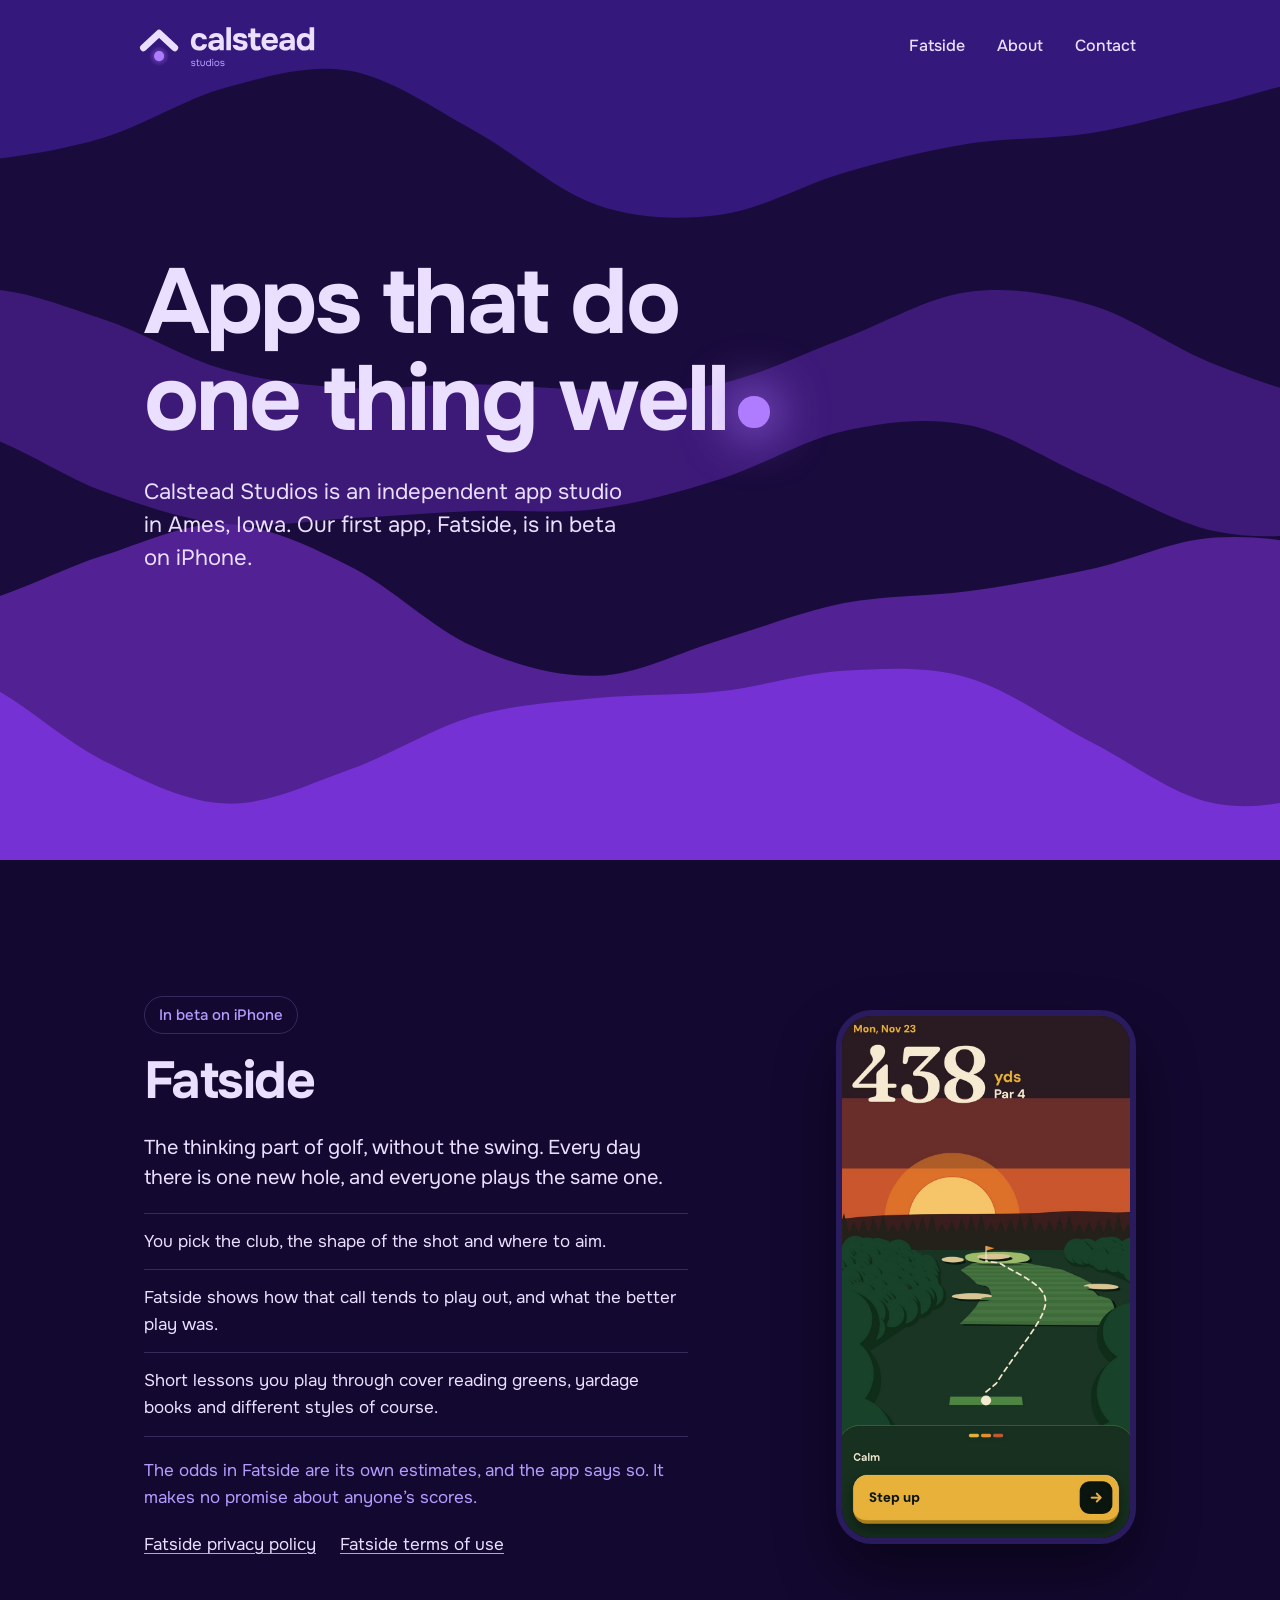
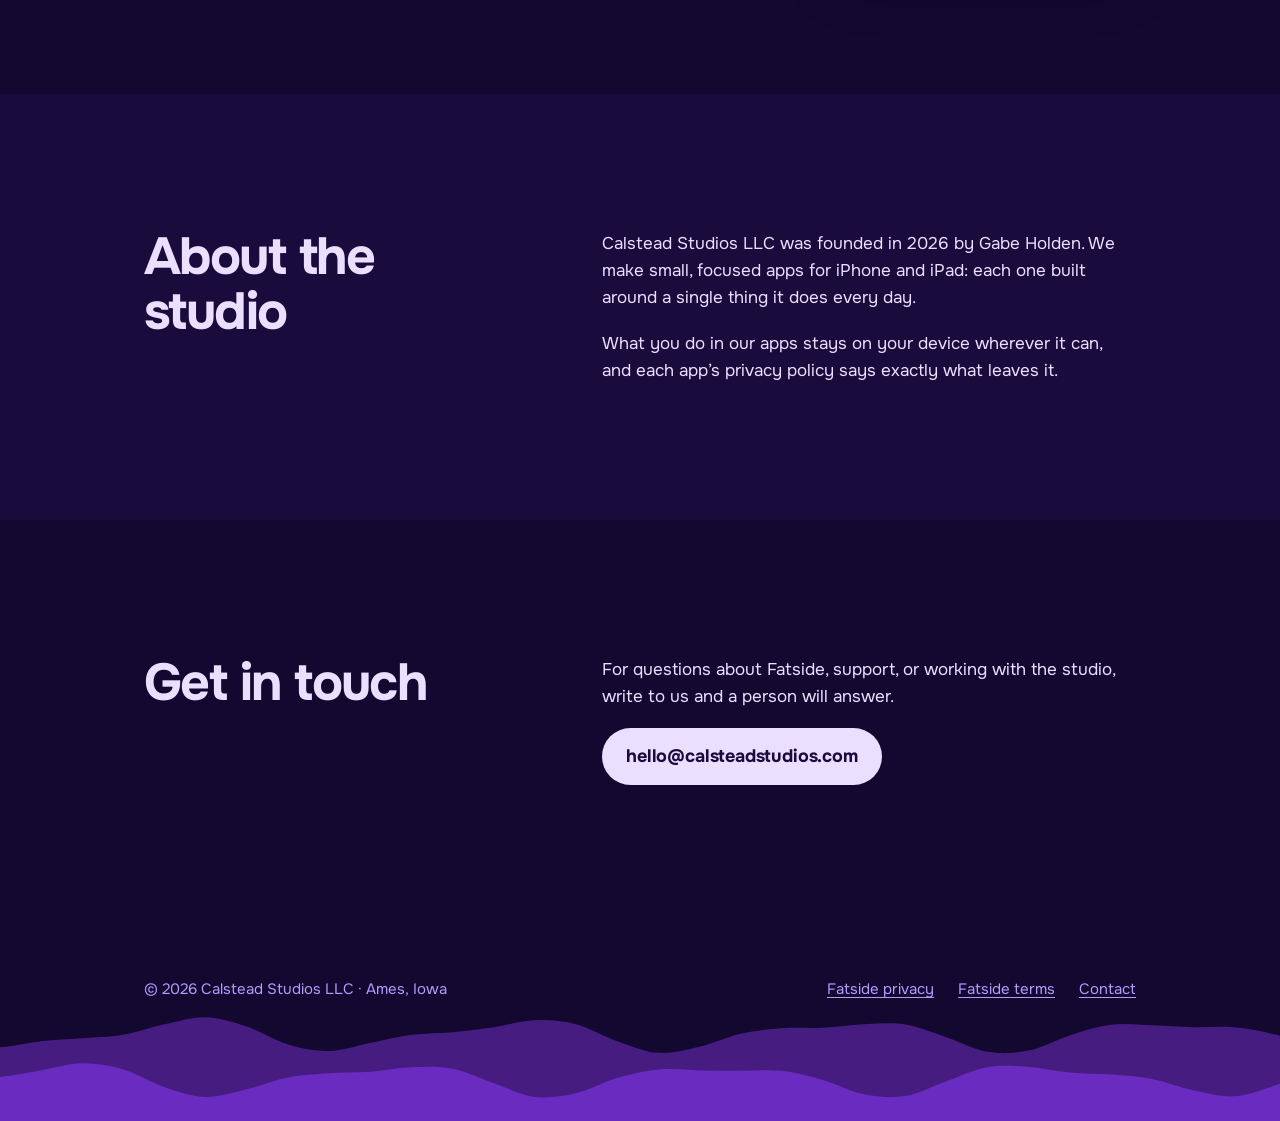
==== index.html @ 9db61c3a "Calstead Studios site: home page, Fatside privacy policy and terms Co-Authored-By: Claude Fable 5.2 " ====
<!doctype html>
<html lang="en">
<head>
<meta charset="utf-8">
<meta name="viewport" content="width=device-width, initial-scale=1, viewport-fit=cover">
<title>Calstead Studios</title>
<meta name="description" content="Calstead Studios is an independent app studio in Ames, Iowa. Our first app, Fatside, is a daily golf strategy game for iPhone, now in beta.">
<meta name="theme-color" content="#1A0B3D">
<link rel="canonical" href="https://calsteadstudios.com/">
<link rel="icon" href="/favicon.ico" sizes="any">
<link rel="icon" type="image/png" sizes="32x32" href="/assets/favicon-32.png">
<link rel="apple-touch-icon" href="/assets/apple-touch-icon-180.png">
<meta property="og:title" content="Calstead Studios">
<meta property="og:description" content="An independent app studio in Ames, Iowa. Our first app, Fatside, is in beta on iPhone.">
<meta property="og:type" content="website">
<meta property="og:url" content="https://calsteadstudios.com/">
<meta property="og:image" content="https://calsteadstudios.com/assets/card.png">
<link rel="stylesheet" href="/assets/site.css">
</head>
<body>

<header class="bar">
  <div class="wrap">
    <a class="logo" href="/" aria-label="Calstead Studios, home"><img src="/assets/calstead.svg" alt="Calstead Studios" width="218" height="72"></a>
    <nav aria-label="Sections">
      <a href="#fatside">Fatside</a>
      <a href="#about">About</a>
      <a href="#contact">Contact</a>
    </nav>
  </div>
</header>

<main>
  <div class="open">
    <img class="waves" src="/assets/waves.svg" alt="" aria-hidden="true">
    <div class="wrap">
      <h1>Apps that do one thing well<span class="light" aria-hidden="true"></span></h1>
      <p>Calstead Studios is an independent app studio in Ames, Iowa. Our first app, Fatside, is in beta on iPhone.</p>
    </div>
  </div>

  <section id="fatside" class="deep">
    <div class="wrap app">
      <div class="words">
        <span class="status">In beta on iPhone</span>
        <h2>Fatside</h2>
        <p>The thinking part of golf, without the swing. Every day there is one new hole, and everyone plays the same one.</p>
        <ul class="facts">
          <li>You pick the club, the shape of the shot and where to aim.</li>
          <li>Fatside shows how that call tends to play out, and what the better play was.</li>
          <li>Short lessons you play through cover reading greens, yardage books and different styles of course.</li>
        </ul>
        <p class="soft">The odds in Fatside are its own estimates, and the app says so. It makes no promise about anyone’s scores.</p>
        <p class="links"><a href="/fatside/privacy/">Fatside privacy policy</a> <a href="/fatside/terms/">Fatside terms of use</a></p>
      </div>
      <div class="shot">
        <img class="phone" src="/assets/fatside-today.jpg" width="928" height="1650" alt="Fatside’s daily hole: a par 4 drawn in cut paper at sunset, with the yardage at the top and a Step up button">
      </div>
    </div>
  </section>

  <section id="about">
    <div class="wrap two">
      <h2>About the studio</h2>
      <div class="body">
        <p>Calstead Studios LLC was founded in 2026 by Gabe Holden. We make small, focused apps for iPhone and iPad: each one built around a single thing it does every day.</p>
        <p>What you do in our apps stays on your device wherever it can, and each app’s privacy policy says exactly what leaves it.</p>
      </div>
    </div>
  </section>

  <section id="contact" class="deep">
    <div class="wrap two">
      <h2>Get in touch</h2>
      <div class="body">
        <p>For questions about Fatside, support, or working with the studio, write to us and a person will answer.</p>
        <p><a class="button" href="mailto:hello@calsteadstudios.com">hello@calsteadstudios.com</a></p>
      </div>
    </div>
  </section>
</main>

<footer>
  <div class="wrap">
    <span>© 2026 Calstead Studios LLC · Ames, Iowa</span>
    <nav aria-label="Legal">
      <a href="/fatside/privacy/">Fatside privacy</a>
      <a href="/fatside/terms/">Fatside terms</a>
      <a href="mailto:hello@calsteadstudios.com">Contact</a>
    </nav>
  </div>
  <img class="waves" src="/assets/waves-quiet.svg" alt="" aria-hidden="true">
</footer>

</body>
</html>
---- assets/site.css ----
/* Calstead Studios: Plum dusk. One stylesheet for every page. */
@font-face { font-family: "Onest"; font-weight: 400; font-display: swap; src: url("fonts/onest-latin-400-normal.woff2") format("woff2"); }
@font-face { font-family: "Onest"; font-weight: 500; font-display: swap; src: url("fonts/onest-latin-500-normal.woff2") format("woff2"); }
@font-face { font-family: "Onest"; font-weight: 700; font-display: swap; src: url("fonts/onest-latin-700-normal.woff2") format("woff2"); }

:root {
  --dusk: #1A0B3D;
  --night: #3B1C8C;
  --plum: #6A2BB8;
  --uv: #8E3CFF;
  --glow: #B07CFF;
  --lilac: #B49CFF;
  --lavender: #EBDFFF;
  --deep: #130830;
  --line: rgba(180, 156, 255, 0.22);
  --gutter: clamp(20px, 5vw, 64px);
  --measure: 34rem;
}

* { box-sizing: border-box; }
html { -webkit-text-size-adjust: 100%; scroll-behavior: smooth; }
body {
  margin: 0;
  background: var(--dusk);
  color: var(--lavender);
  font-family: "Onest", system-ui, -apple-system, "Segoe UI", sans-serif;
  font-size: 1.0625rem;
  line-height: 1.6;
  -webkit-font-smoothing: antialiased;
}
img { max-width: 100%; display: block; }
a { color: var(--lavender); text-underline-offset: 0.2em; text-decoration-thickness: 1px; text-decoration-color: var(--lilac); }
a:hover { text-decoration-color: var(--lavender); }
a:focus-visible, .button:focus-visible { outline: 3px solid var(--glow); outline-offset: 3px; border-radius: 6px; }

h1, h2, h3 { font-weight: 700; letter-spacing: -0.03em; line-height: 1.05; margin: 0; text-wrap: balance; }
h1 { font-size: clamp(2.75rem, 8vw, 5.75rem); }
h2 { font-size: clamp(2rem, 4.5vw, 3.25rem); }
h3 { font-size: 1.375rem; letter-spacing: -0.02em; line-height: 1.2; }
p { margin: 0; max-width: var(--measure); }
.soft { color: var(--lilac); }

.wrap { max-width: 1120px; margin: 0 auto; padding: 0 var(--gutter); }

/* Top bar: the lockup and three links. */
.bar { position: absolute; top: 0; left: 0; right: 0; z-index: 2; }
.bar .wrap { display: flex; align-items: center; justify-content: space-between; gap: 16px; padding-top: 10px; padding-bottom: 10px; }
.bar .logo img { height: 72px; width: auto; margin-left: -18px; }
.bar nav { display: flex; gap: clamp(16px, 3vw, 32px); }
.bar nav a { text-decoration: none; font-weight: 500; font-size: 1rem; padding: 8px 0; }
.bar nav a:hover { text-decoration: underline; text-decoration-color: var(--glow); }

/* The opening: the brand's waves, full width, with the words on the dark band between them. */
.open { position: relative; min-height: min(100svh, 860px); display: flex; align-items: center; overflow: hidden; background: var(--dusk); }
.open .waves { position: absolute; inset: 0; width: 100%; height: 100%; object-fit: cover; }
.open .wrap { position: relative; width: 100%; padding-top: 120px; padding-bottom: 150px; }
.open p { font-size: clamp(1.125rem, 2vw, 1.375rem); line-height: 1.5; margin-top: 28px; max-width: 30rem; }
.open h1 { max-width: 11ch; }

/* The light under the roof, from the mark: it comes on once as the page opens. */
.light { display: inline-block; width: 0.34em; height: 0.34em; border-radius: 50%; background: var(--glow); box-shadow: 0 0 0.5em 0.12em rgba(176, 124, 255, 0.55); margin-left: 0.12em; vertical-align: 0.02em; animation: come-on 1.4s ease-out 0.3s both; }
@keyframes come-on { from { opacity: 0; box-shadow: 0 0 0 0 rgba(176, 124, 255, 0); } to { opacity: 1; } }

section { padding: clamp(72px, 11vw, 136px) 0; }
.deep { background: var(--deep); }

/* Fatside: its own night-green screen sits on the plum, the one other color on the page. */
.app { display: grid; grid-template-columns: minmax(0, 1fr) minmax(0, 300px); gap: clamp(32px, 6vw, 88px); align-items: center; }
.app .words > * + * { margin-top: 20px; }
.app .words h2 + p { margin-top: 24px; font-size: 1.25rem; line-height: 1.5; }
.phone { height: auto; border-radius: 36px; border: 6px solid #2A1A5E; box-shadow: 0 30px 60px rgba(0, 0, 0, 0.45); width: 100%; aspect-ratio: 9 / 16; object-fit: cover; }
.status { display: inline-block; border: 1px solid var(--line); border-radius: 999px; padding: 6px 14px; font-size: 0.9375rem; font-weight: 500; color: var(--lilac); }
.facts { list-style: none; padding: 0; margin: 28px 0 0; border-top: 1px solid var(--line); max-width: var(--measure); }
.facts li { padding: 14px 0; border-bottom: 1px solid var(--line); }
.links { margin-top: 28px; display: flex; flex-wrap: wrap; gap: 8px 24px; }

.two { display: grid; grid-template-columns: minmax(0, 1fr) minmax(0, 1.4fr); gap: clamp(24px, 6vw, 88px); align-items: start; }
.two .body > * + * { margin-top: 18px; }

.button { display: inline-block; background: var(--lavender); color: var(--dusk); font-weight: 700; text-decoration: none; padding: 14px 24px; border-radius: 999px; font-size: 1.125rem; letter-spacing: -0.01em; }
.button:hover { background: #fff; }

footer { position: relative; overflow: hidden; background: var(--deep); padding: 56px 0 120px; font-size: 0.9375rem; color: var(--lilac); }
footer .waves { position: absolute; left: 0; right: 0; bottom: 0; width: 100%; height: 150px; object-fit: cover; object-position: bottom; }
footer .wrap { position: relative; display: flex; flex-wrap: wrap; gap: 12px 32px; justify-content: space-between; }
footer a { color: var(--lilac); }
footer nav { display: flex; flex-wrap: wrap; gap: 8px 24px; }

/* Legal pages: one readable column. */
.doc { padding-top: 140px; padding-bottom: 96px; }
.doc .wrap { max-width: 46rem; }
.doc h1 { font-size: clamp(2.25rem, 6vw, 3.5rem); margin-bottom: 12px; }
.doc h2 { font-size: 1.5rem; letter-spacing: -0.02em; line-height: 1.2; margin: 44px 0 12px; }
.doc p, .doc li { max-width: none; color: #DCCDFB; }
.doc p + p { margin-top: 14px; }
.doc ul { padding-left: 1.2em; margin: 12px 0; }
.doc li + li { margin-top: 10px; }
.doc h1 + p { color: var(--lilac); }
.back { display: inline-block; margin-bottom: 32px; font-weight: 500; }

@media (max-width: 760px) {
  .app, .two { grid-template-columns: minmax(0, 1fr); }
  .app .shot { max-width: 260px; }
  .bar .logo img { height: 60px; margin-left: -14px; }
  .bar nav a { font-size: 0.9375rem; }
  .open .wrap { padding-bottom: 120px; }
}
@media (prefers-reduced-motion: reduce) {
  html { scroll-behavior: auto; }
  .light { animation: none; }
}
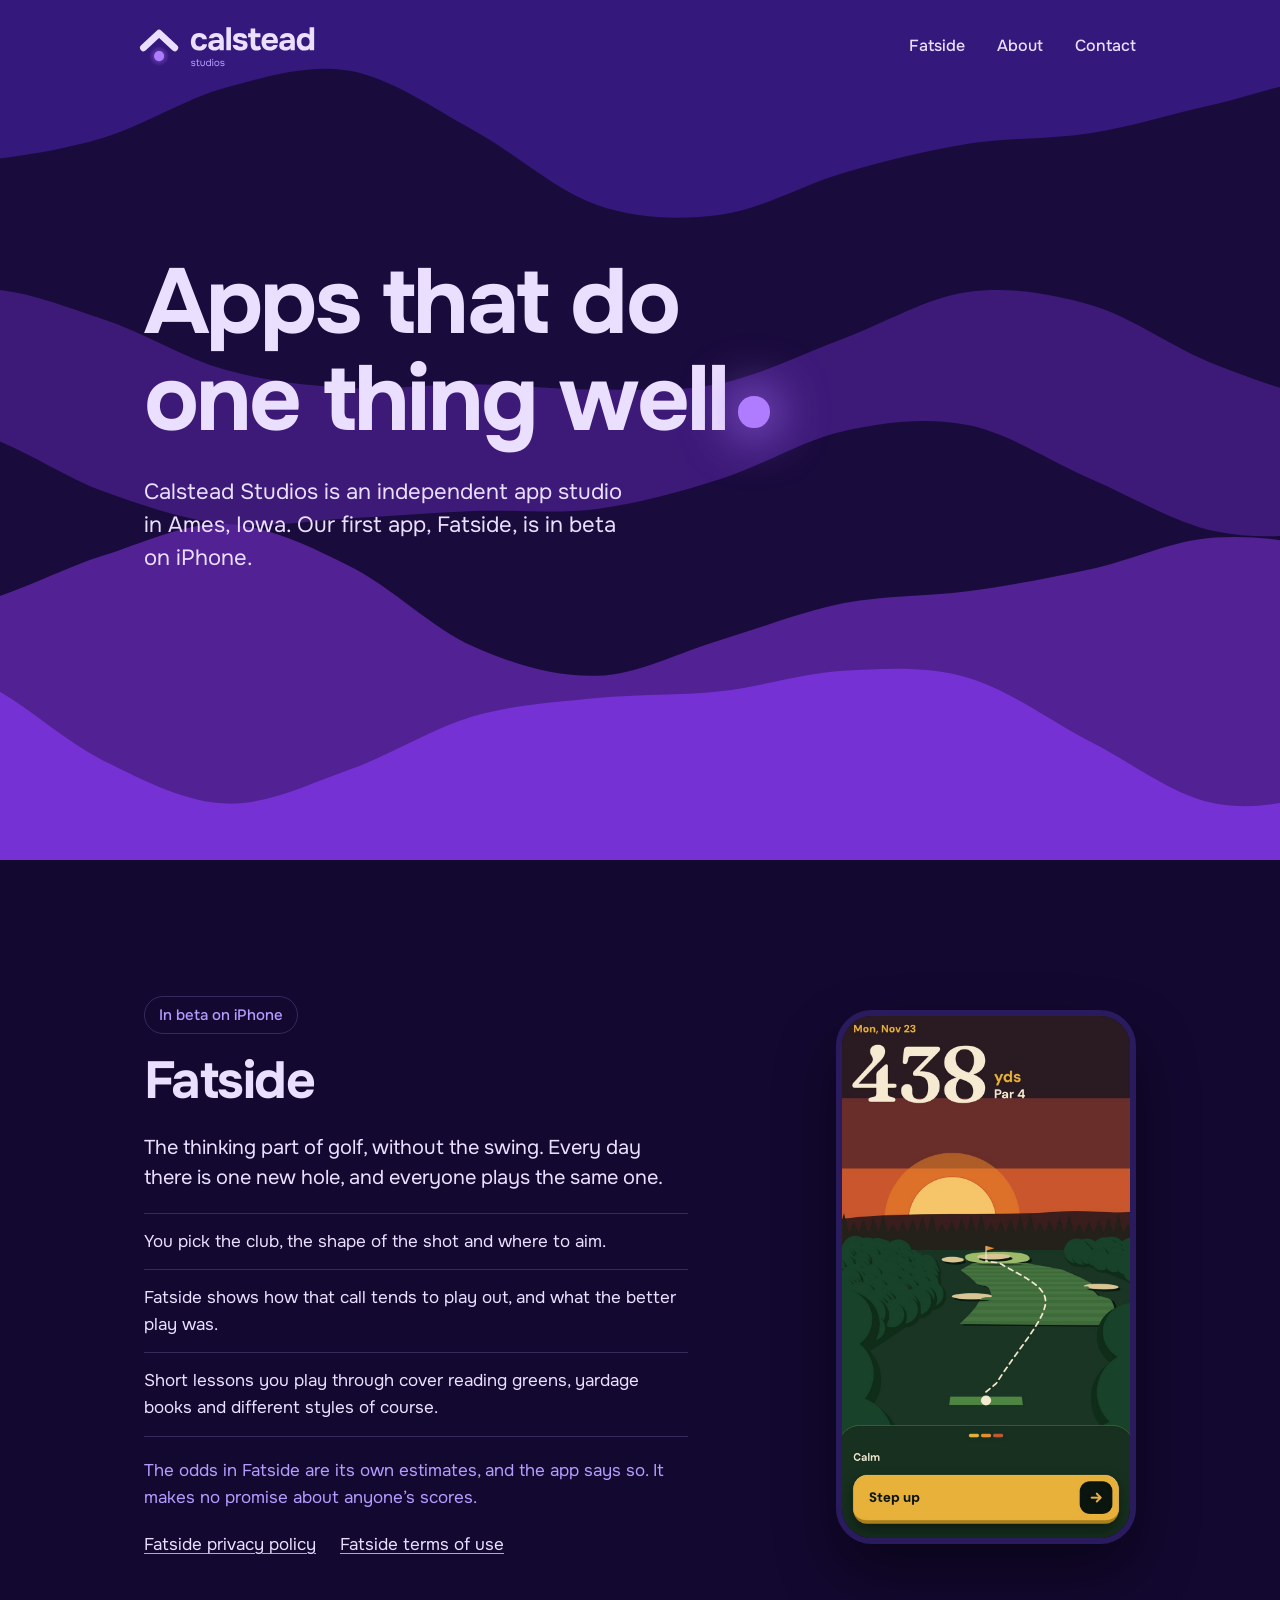
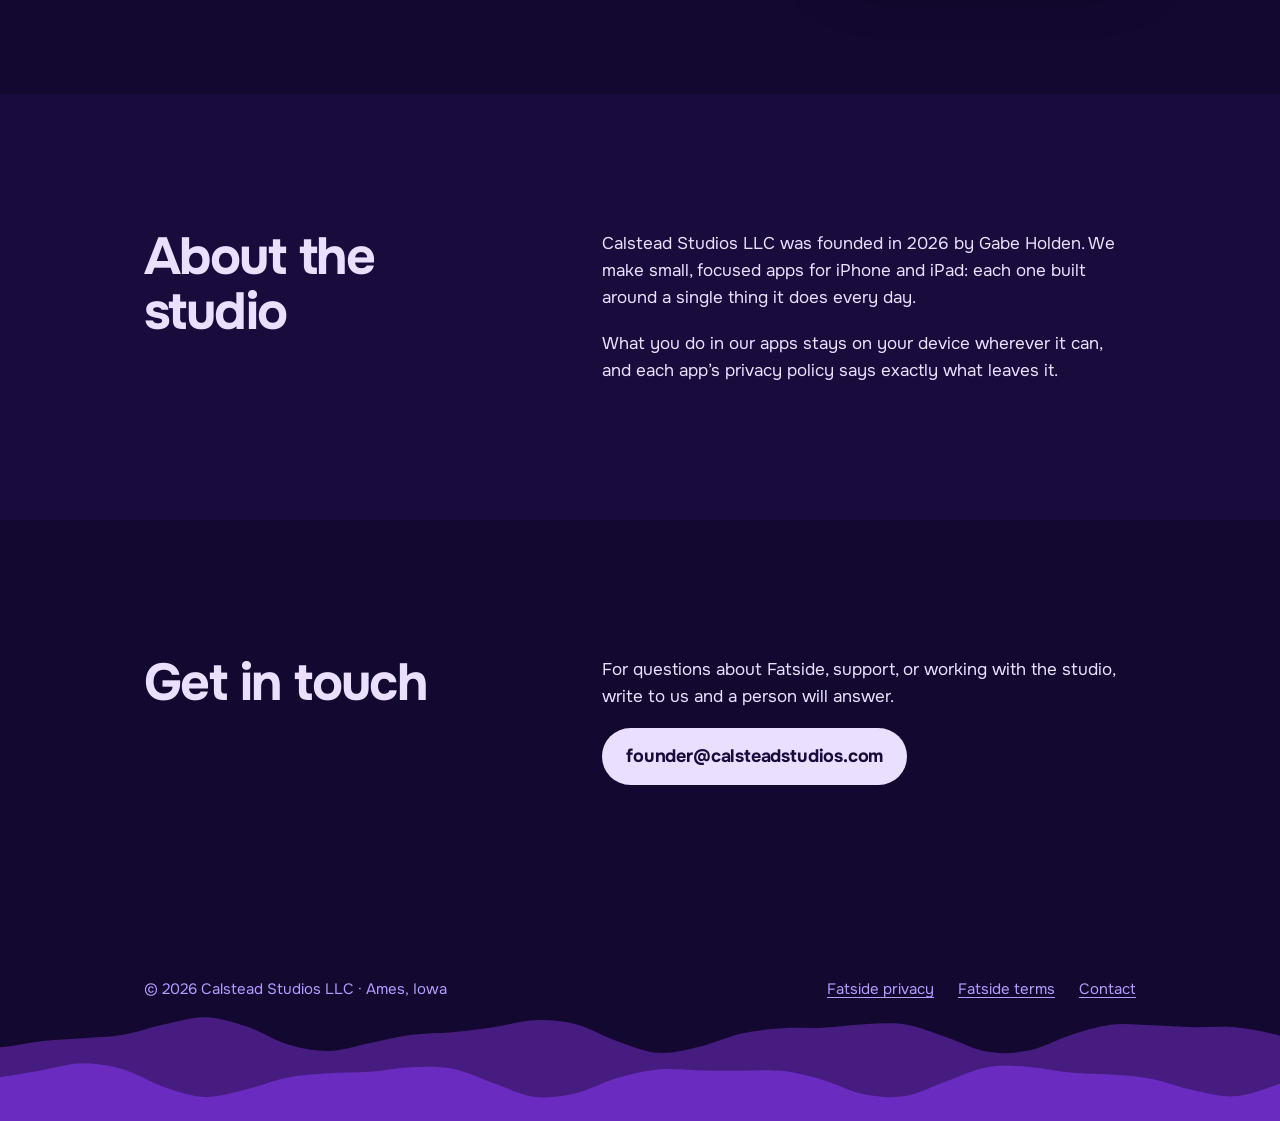
==== commit 706d1d88: "Contact address is founder@calsteadstudios.com Co-Authored-By: Claude Fable 5.2 <noreply@anthropic.c" ====
--- a/index.html
+++ b/index.html
@@ -74,7 +74,7 @@
       <h2>Get in touch</h2>
       <div class="body">
         <p>For questions about Fatside, support, or working with the studio, write to us and a person will answer.</p>
-        <p><a class="button" href="mailto:hello@calsteadstudios.com">hello@calsteadstudios.com</a></p>
+        <p><a class="button" href="mailto:founder@calsteadstudios.com">founder@calsteadstudios.com</a></p>
       </div>
     </div>
   </section>
@@ -86,7 +86,7 @@
     <nav aria-label="Legal">
       <a href="/fatside/privacy/">Fatside privacy</a>
       <a href="/fatside/terms/">Fatside terms</a>
-      <a href="mailto:hello@calsteadstudios.com">Contact</a>
+      <a href="mailto:founder@calsteadstudios.com">Contact</a>
     </nav>
   </div>
   <img class="waves" src="/assets/waves-quiet.svg" alt="" aria-hidden="true">
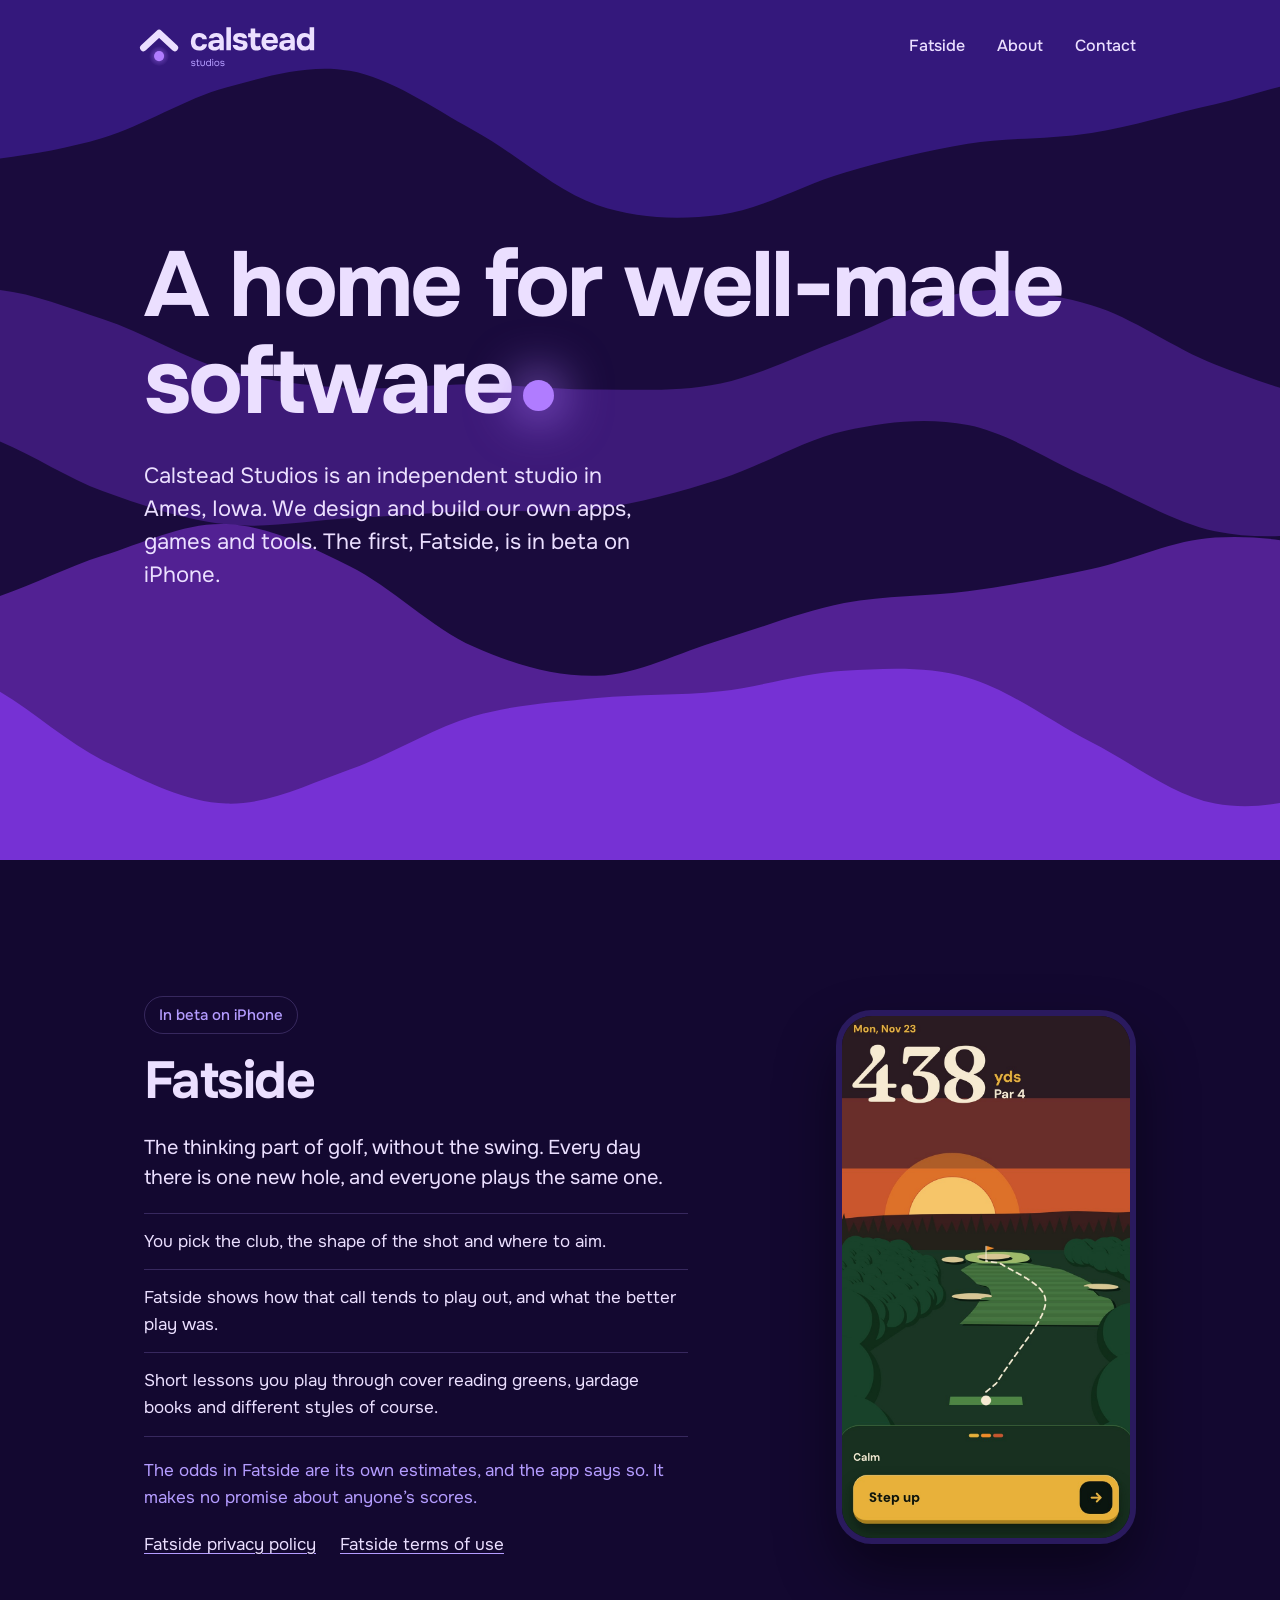
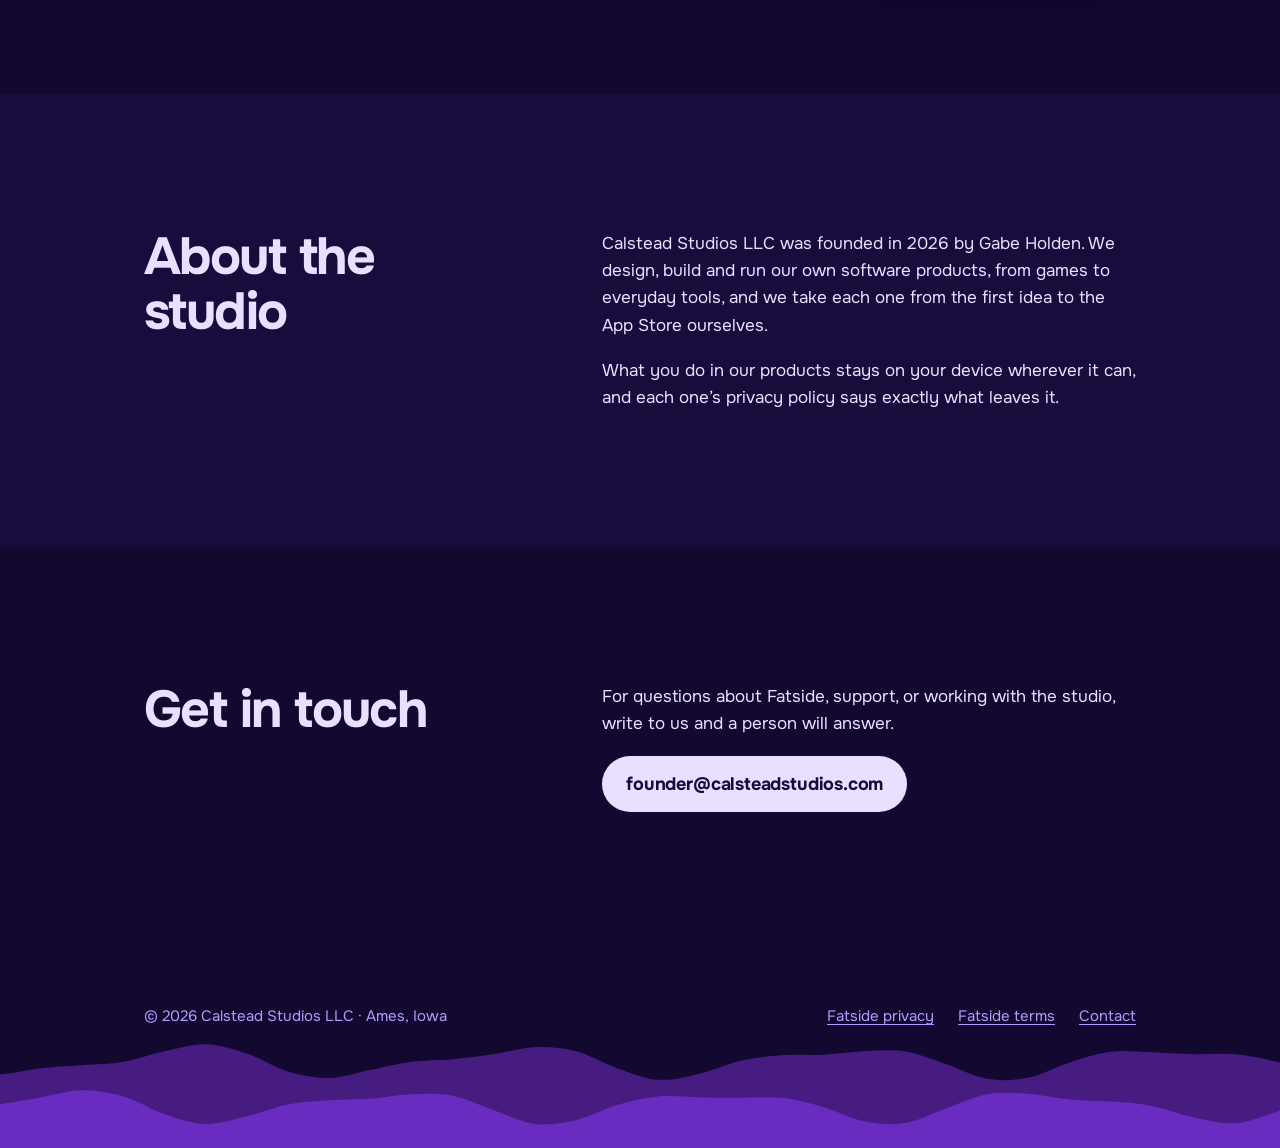
==== commit bb6210c5: "Broader statement: a home for well-made software; apps, games and tools Co-Authored-By: Claude Fable" ====
--- a/index.html
+++ b/index.html
@@ -4,14 +4,14 @@
 <meta charset="utf-8">
 <meta name="viewport" content="width=device-width, initial-scale=1, viewport-fit=cover">
 <title>Calstead Studios</title>
-<meta name="description" content="Calstead Studios is an independent app studio in Ames, Iowa. Our first app, Fatside, is a daily golf strategy game for iPhone, now in beta.">
+<meta name="description" content="Calstead Studios is an independent software studio in Ames, Iowa, building its own apps, games and tools. The first, Fatside, is a daily golf strategy game for iPhone, now in beta.">
 <meta name="theme-color" content="#1A0B3D">
 <link rel="canonical" href="https://calsteadstudios.com/">
 <link rel="icon" href="/favicon.ico" sizes="any">
 <link rel="icon" type="image/png" sizes="32x32" href="/assets/favicon-32.png">
 <link rel="apple-touch-icon" href="/assets/apple-touch-icon-180.png">
 <meta property="og:title" content="Calstead Studios">
-<meta property="og:description" content="An independent app studio in Ames, Iowa. Our first app, Fatside, is in beta on iPhone.">
+<meta property="og:description" content="An independent software studio in Ames, Iowa. Our first product, Fatside, is in beta on iPhone.">
 <meta property="og:type" content="website">
 <meta property="og:url" content="https://calsteadstudios.com/">
 <meta property="og:image" content="https://calsteadstudios.com/assets/card.png">
@@ -34,8 +34,8 @@
   <div class="open">
     <img class="waves" src="/assets/waves.svg" alt="" aria-hidden="true">
     <div class="wrap">
-      <h1>Apps that do one thing well<span class="light" aria-hidden="true"></span></h1>
-      <p>Calstead Studios is an independent app studio in Ames, Iowa. Our first app, Fatside, is in beta on iPhone.</p>
+      <h1>A home for <span class="keep">well-made</span> <span class="keep">software<span class="light" aria-hidden="true"></span></span></h1>
+      <p>Calstead Studios is an independent studio in Ames, Iowa. We design and build our own apps, games and tools. The first, Fatside, is in beta on iPhone.</p>
     </div>
   </div>
 
@@ -63,8 +63,8 @@
     <div class="wrap two">
       <h2>About the studio</h2>
       <div class="body">
-        <p>Calstead Studios LLC was founded in 2026 by Gabe Holden. We make small, focused apps for iPhone and iPad: each one built around a single thing it does every day.</p>
-        <p>What you do in our apps stays on your device wherever it can, and each app’s privacy policy says exactly what leaves it.</p>
+        <p>Calstead Studios LLC was founded in 2026 by Gabe Holden. We design, build and run our own software products, from games to everyday tools, and we take each one from the first idea to the App Store ourselves.</p>
+        <p>What you do in our products stays on your device wherever it can, and each one’s privacy policy says exactly what leaves it.</p>
       </div>
     </div>
   </section>
--- a/assets/site.css
+++ b/assets/site.css
@@ -54,8 +54,9 @@
 .open { position: relative; min-height: min(100svh, 860px); display: flex; align-items: center; overflow: hidden; background: var(--dusk); }
 .open .waves { position: absolute; inset: 0; width: 100%; height: 100%; object-fit: cover; }
 .open .wrap { position: relative; width: 100%; padding-top: 120px; padding-bottom: 150px; }
-.open p { font-size: clamp(1.125rem, 2vw, 1.375rem); line-height: 1.5; margin-top: 28px; max-width: 30rem; }
-.open h1 { max-width: 11ch; }
+.open p { font-size: clamp(1.125rem, 2vw, 1.375rem); line-height: 1.5; margin-top: 28px; max-width: 32rem; }
+.open h1 { max-width: 17ch; text-wrap: wrap; }
+.keep { white-space: nowrap; }
 
 /* The light under the roof, from the mark: it comes on once as the page opens. */
 .light { display: inline-block; width: 0.34em; height: 0.34em; border-radius: 50%; background: var(--glow); box-shadow: 0 0 0.5em 0.12em rgba(176, 124, 255, 0.55); margin-left: 0.12em; vertical-align: 0.02em; animation: come-on 1.4s ease-out 0.3s both; }
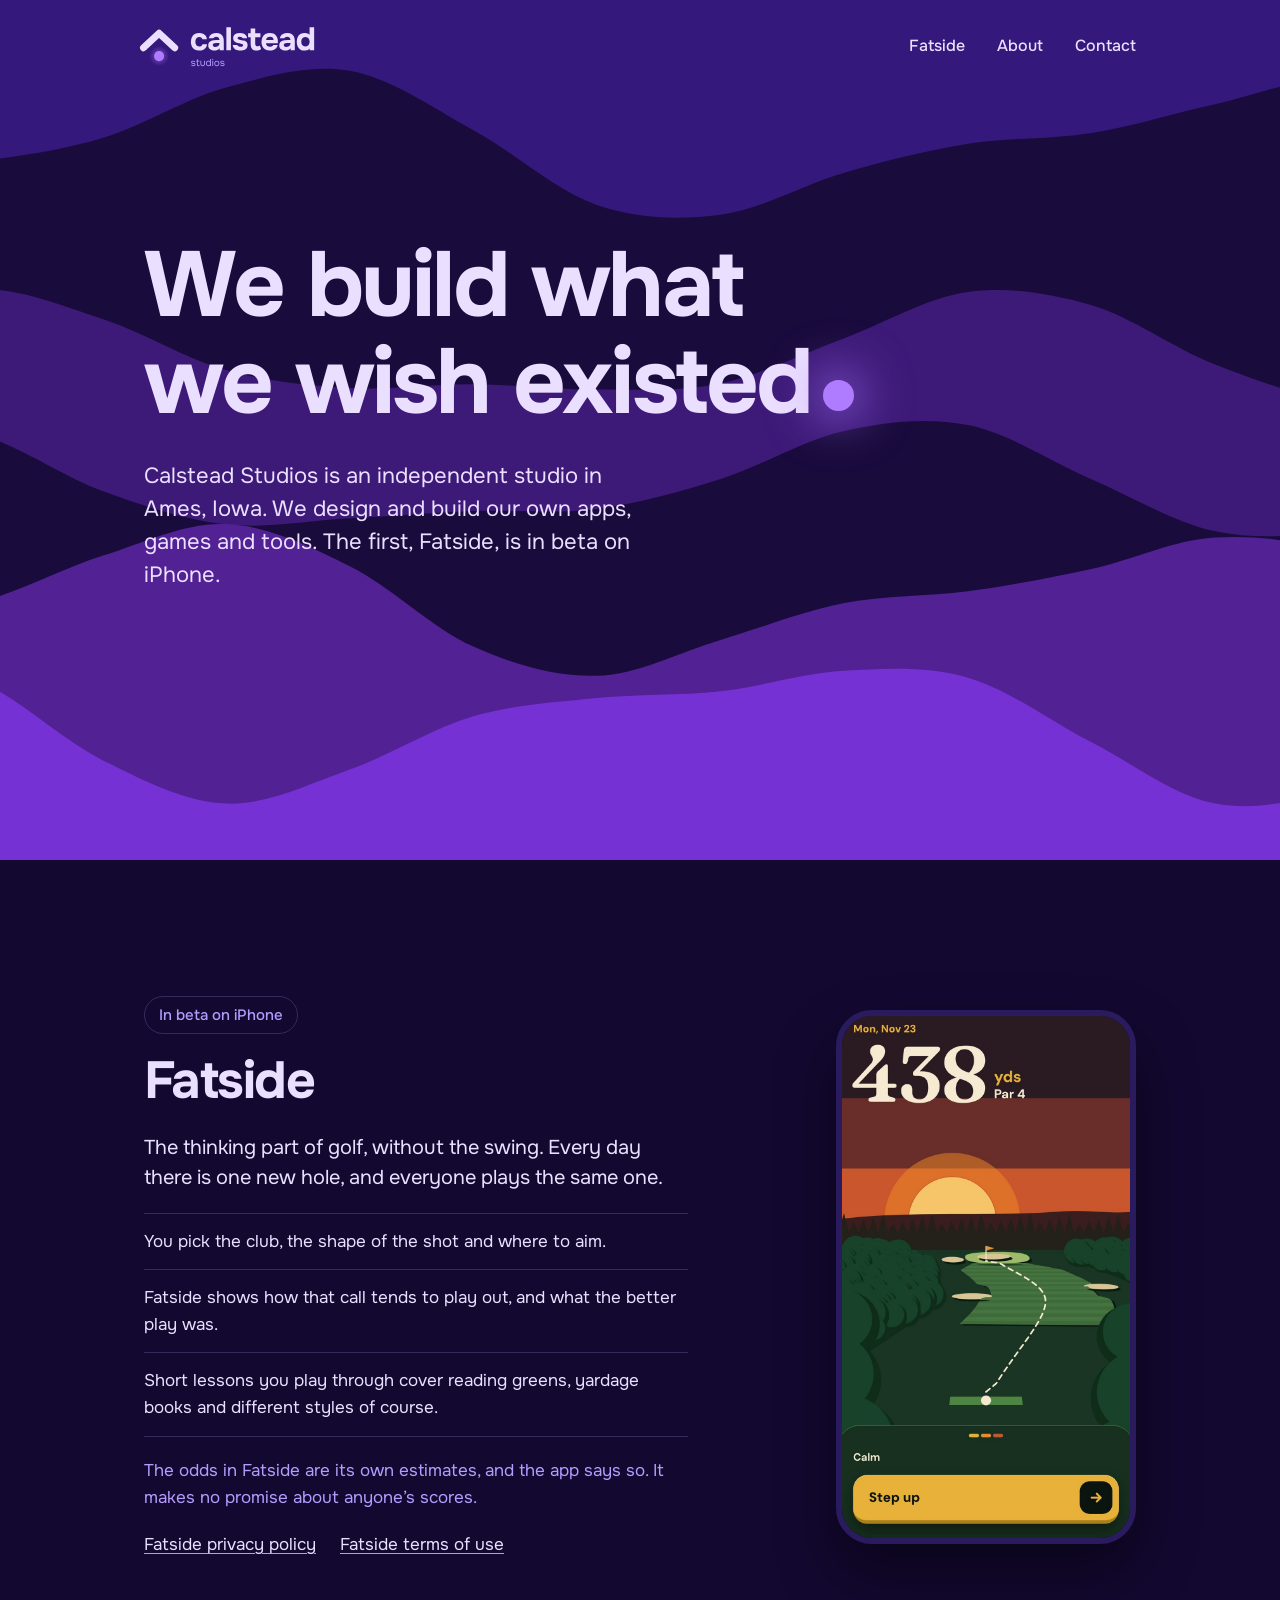
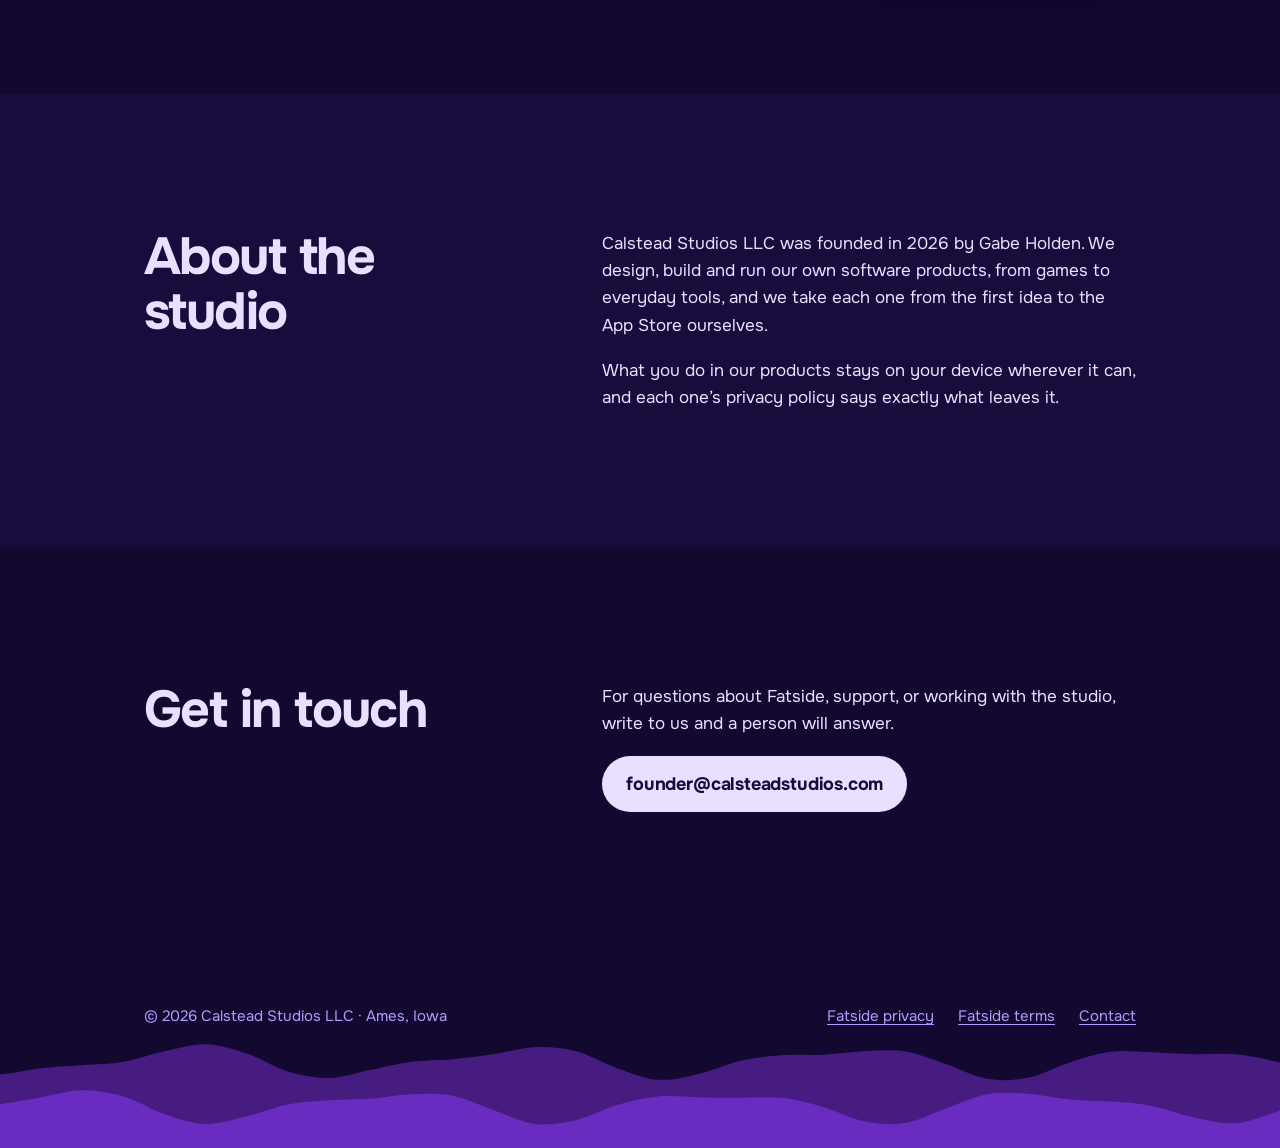
==== commit e9079dea: "Headline: We build what we wish existed Co-Authored-By: Claude Fable 5.2 <noreply@anthropic.com> Cla" ====
--- a/index.html
+++ b/index.html
@@ -34,7 +34,7 @@
   <div class="open">
     <img class="waves" src="/assets/waves.svg" alt="" aria-hidden="true">
     <div class="wrap">
-      <h1>A home for <span class="keep">well-made</span> <span class="keep">software<span class="light" aria-hidden="true"></span></span></h1>
+      <h1>We build what we wish <span class="keep">existed<span class="light" aria-hidden="true"></span></span></h1>
       <p>Calstead Studios is an independent studio in Ames, Iowa. We design and build our own apps, games and tools. The first, Fatside, is in beta on iPhone.</p>
     </div>
   </div>
--- a/assets/site.css
+++ b/assets/site.css
@@ -55,7 +55,7 @@
 .open .waves { position: absolute; inset: 0; width: 100%; height: 100%; object-fit: cover; }
 .open .wrap { position: relative; width: 100%; padding-top: 120px; padding-bottom: 150px; }
 .open p { font-size: clamp(1.125rem, 2vw, 1.375rem); line-height: 1.5; margin-top: 28px; max-width: 32rem; }
-.open h1 { max-width: 17ch; text-wrap: wrap; }
+.open h1 { max-width: 15ch; text-wrap: balance; }
 .keep { white-space: nowrap; }
 
 /* The light under the roof, from the mark: it comes on once as the page opens. */
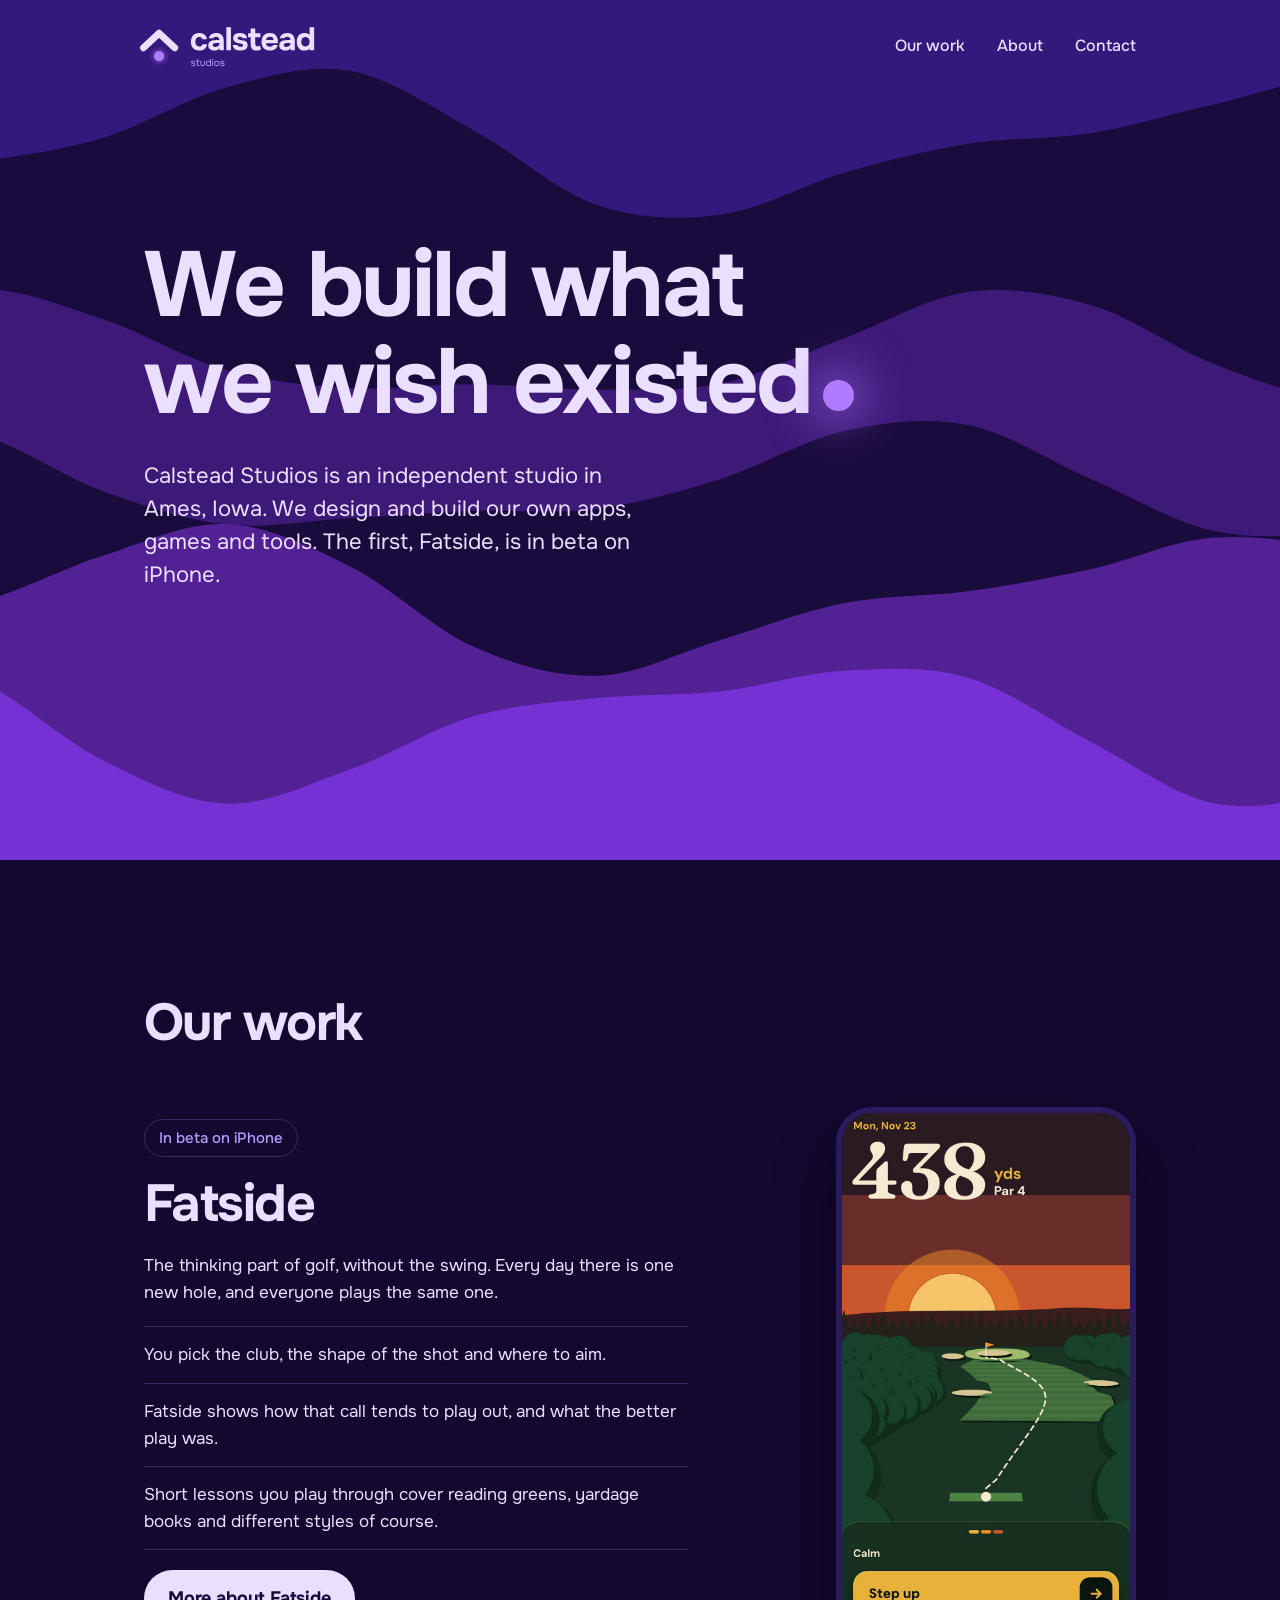
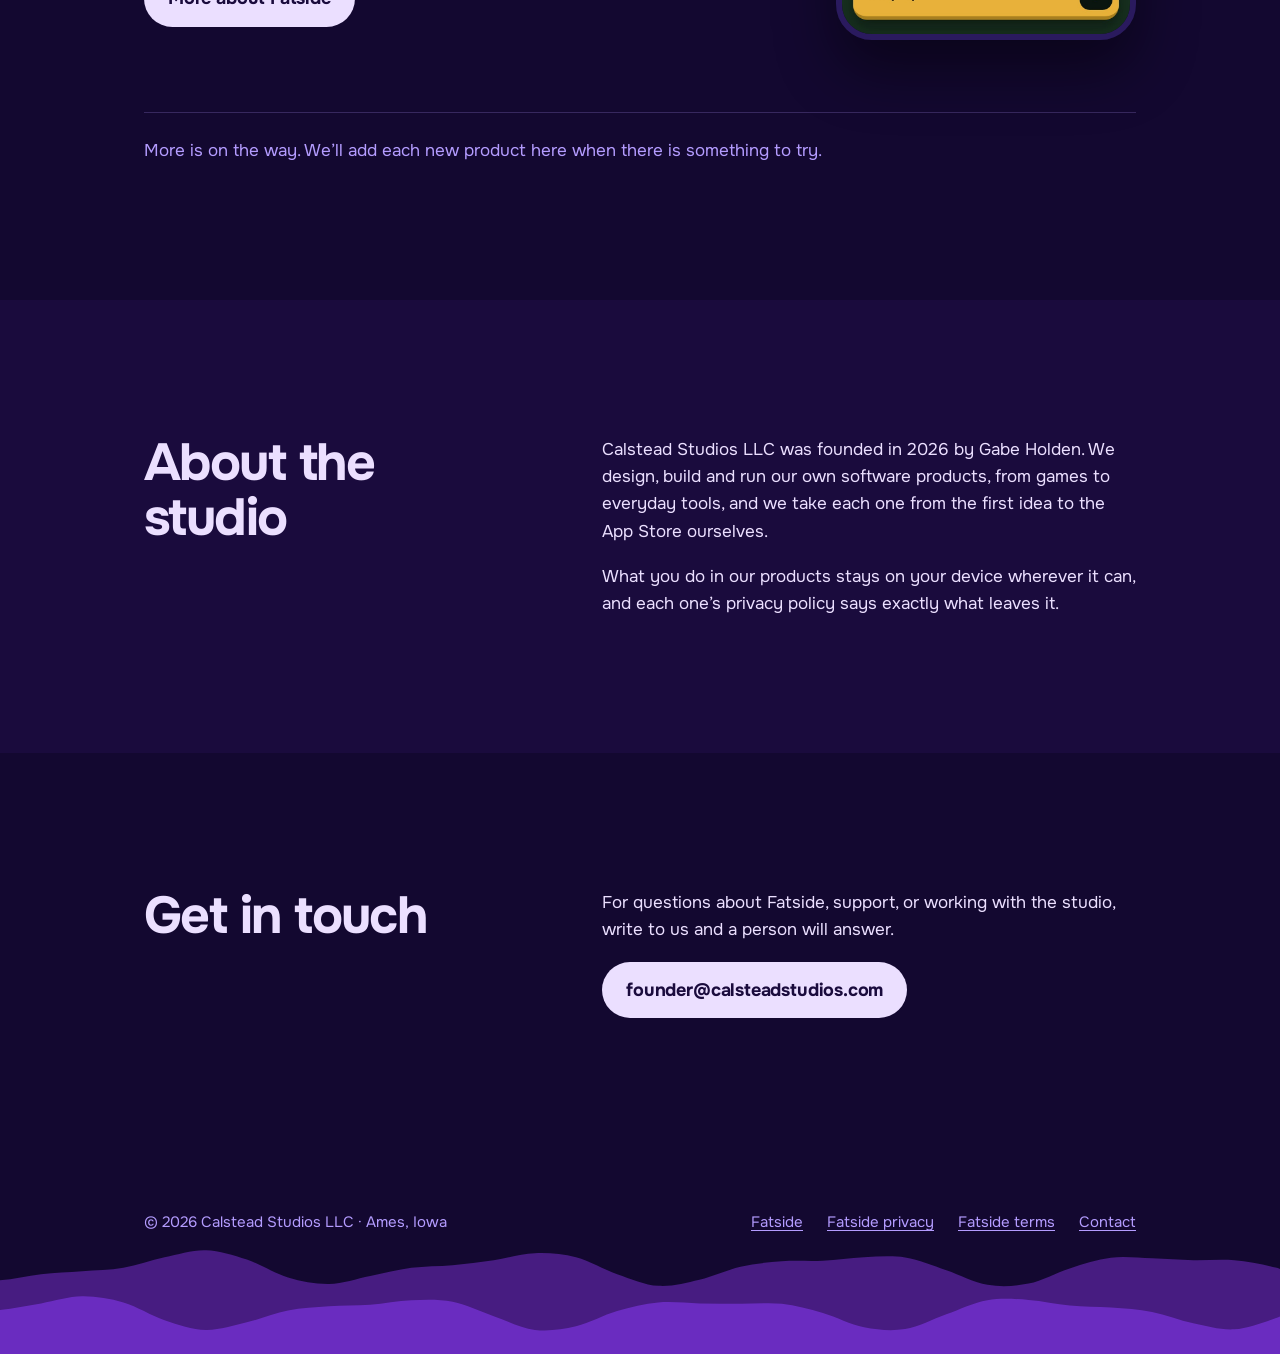
==== commit fd03ae4f: "Our work, and a page for Fatside The top link reads Our work and leads to a section that will list e" ====
--- a/index.html
+++ b/index.html
@@ -23,7 +23,7 @@
   <div class="wrap">
     <a class="logo" href="/" aria-label="Calstead Studios, home"><img src="/assets/calstead.svg" alt="Calstead Studios" width="218" height="72"></a>
     <nav aria-label="Sections">
-      <a href="#fatside">Fatside</a>
+      <a href="#work">Our work</a>
       <a href="#about">About</a>
       <a href="#contact">Contact</a>
     </nav>
@@ -39,23 +39,28 @@
     </div>
   </div>
 
-  <section id="fatside" class="deep">
+  <section id="work" class="deep">
+    <div class="wrap">
+      <h2 class="over">Our work</h2>
+    </div>
     <div class="wrap app">
       <div class="words">
         <span class="status">In beta on iPhone</span>
-        <h2>Fatside</h2>
+        <h3 class="name">Fatside</h3>
         <p>The thinking part of golf, without the swing. Every day there is one new hole, and everyone plays the same one.</p>
         <ul class="facts">
           <li>You pick the club, the shape of the shot and where to aim.</li>
           <li>Fatside shows how that call tends to play out, and what the better play was.</li>
           <li>Short lessons you play through cover reading greens, yardage books and different styles of course.</li>
         </ul>
-        <p class="soft">The odds in Fatside are its own estimates, and the app says so. It makes no promise about anyone’s scores.</p>
-        <p class="links"><a href="/fatside/privacy/">Fatside privacy policy</a> <a href="/fatside/terms/">Fatside terms of use</a></p>
+        <p class="cta"><a class="button" href="/fatside/">More about Fatside</a></p>
       </div>
       <div class="shot">
-        <img class="phone" src="/assets/fatside-today.jpg" width="928" height="1650" alt="Fatside’s daily hole: a par 4 drawn in cut paper at sunset, with the yardage at the top and a Step up button">
+        <a href="/fatside/"><img class="phone" src="/assets/fatside-today.jpg" width="928" height="1650" alt="Fatside’s daily hole: a par 4 drawn in cut paper at sunset, with the yardage at the top and a Step up button"></a>
       </div>
+    </div>
+    <div class="wrap">
+      <p class="soft next">More is on the way. We’ll add each new product here when there is something to try.</p>
     </div>
   </section>
 
@@ -84,6 +89,7 @@
   <div class="wrap">
     <span>© 2026 Calstead Studios LLC · Ames, Iowa</span>
     <nav aria-label="Legal">
+      <a href="/fatside/">Fatside</a>
       <a href="/fatside/privacy/">Fatside privacy</a>
       <a href="/fatside/terms/">Fatside terms</a>
       <a href="mailto:founder@calsteadstudios.com">Contact</a>
--- a/assets/site.css
+++ b/assets/site.css
@@ -47,7 +47,7 @@
 .bar .wrap { display: flex; align-items: center; justify-content: space-between; gap: 16px; padding-top: 10px; padding-bottom: 10px; }
 .bar .logo img { height: 72px; width: auto; margin-left: -18px; }
 .bar nav { display: flex; gap: clamp(16px, 3vw, 32px); }
-.bar nav a { text-decoration: none; font-weight: 500; font-size: 1rem; padding: 8px 0; }
+.bar nav a { text-decoration: none; font-weight: 500; font-size: 1rem; padding: 8px 0; white-space: nowrap; }
 .bar nav a:hover { text-decoration: underline; text-decoration-color: var(--glow); }
 
 /* The opening: the brand's waves, full width, with the words on the dark band between them. */
@@ -82,8 +82,8 @@
 .button:hover { background: #fff; }
 
 footer { position: relative; overflow: hidden; background: var(--deep); padding: 56px 0 120px; font-size: 0.9375rem; color: var(--lilac); }
-footer .waves { position: absolute; left: 0; right: 0; bottom: 0; width: 100%; height: 150px; object-fit: cover; object-position: bottom; }
-footer .wrap { position: relative; display: flex; flex-wrap: wrap; gap: 12px 32px; justify-content: space-between; }
+footer .waves { position: absolute; left: 0; right: 0; bottom: 0; width: 100%; height: 150px; object-fit: cover; object-position: bottom; pointer-events: none; }
+footer .wrap { position: relative; z-index: 1; display: flex; flex-wrap: wrap; gap: 12px 32px; justify-content: space-between; }
 footer a { color: var(--lilac); }
 footer nav { display: flex; flex-wrap: wrap; gap: 8px 24px; }
 
@@ -99,11 +99,41 @@
 .doc h1 + p { color: var(--lilac); }
 .back { display: inline-block; margin-bottom: 32px; font-weight: 500; }
 
+
+/* Our work, and each product's own page. */
+.over { margin-bottom: clamp(32px, 5vw, 56px); }
+.name { font-size: clamp(2rem, 4.5vw, 3.25rem); letter-spacing: -0.03em; line-height: 1.05; }
+.cta { margin-top: 28px; }
+.next { margin-top: clamp(40px, 6vw, 72px); padding-top: 24px; border-top: 1px solid var(--line); max-width: none; }
+.small { font-size: 0.9375rem; }
+.big { font-size: clamp(1.375rem, 2.6vw, 1.75rem); line-height: 1.3; }
+.facts b { font-weight: 700; }
+.shot a { display: block; border-radius: 36px; }
+.lead { padding-top: clamp(140px, 16vw, 190px); }
+.lead h1 { font-size: clamp(3.25rem, 9vw, 6rem); }
+.steps { list-style: none; padding: 0; margin: clamp(32px, 5vw, 56px) 0 0; display: grid; grid-template-columns: repeat(3, minmax(0, 1fr)); gap: clamp(24px, 4vw, 56px); counter-reset: step; }
+.steps li { counter-increment: step; }
+.steps .phone { border-radius: 28px; border-width: 5px; margin-bottom: 24px; }
+.steps h3::before { content: counter(step) ". "; color: var(--lilac); }
+.steps p { margin-top: 10px; color: #DCCDFB; }
+.flip { grid-template-columns: minmax(0, 1fr) minmax(0, 460px); align-items: start; }
+.pair { display: grid; grid-template-columns: 1fr 1fr; gap: 20px; align-items: start; }
+.pair .phone { border-radius: 26px; border-width: 5px; }
+.pair .phone + .phone { margin-top: 44px; }
+
 @media (max-width: 760px) {
+  .steps { grid-template-columns: minmax(0, 1fr); }
+  .steps li { display: grid; grid-template-columns: 120px minmax(0, 1fr); column-gap: 20px; align-items: start; }
+  .steps .phone { grid-row: span 2; margin-bottom: 0; border-radius: 18px; border-width: 3px; }
+  .steps h3 { align-self: end; }
+  .flip { grid-template-columns: minmax(0, 1fr); }
+  .pair { max-width: 360px; }
   .app, .two { grid-template-columns: minmax(0, 1fr); }
   .app .shot { max-width: 260px; }
   .bar .logo img { height: 60px; margin-left: -14px; }
   .bar nav a { font-size: 0.9375rem; }
+  .bar nav { gap: 14px; }
+  .bar .logo img { height: 52px; margin-left: -12px; }
   .open .wrap { padding-bottom: 120px; }
 }
 @media (prefers-reduced-motion: reduce) {
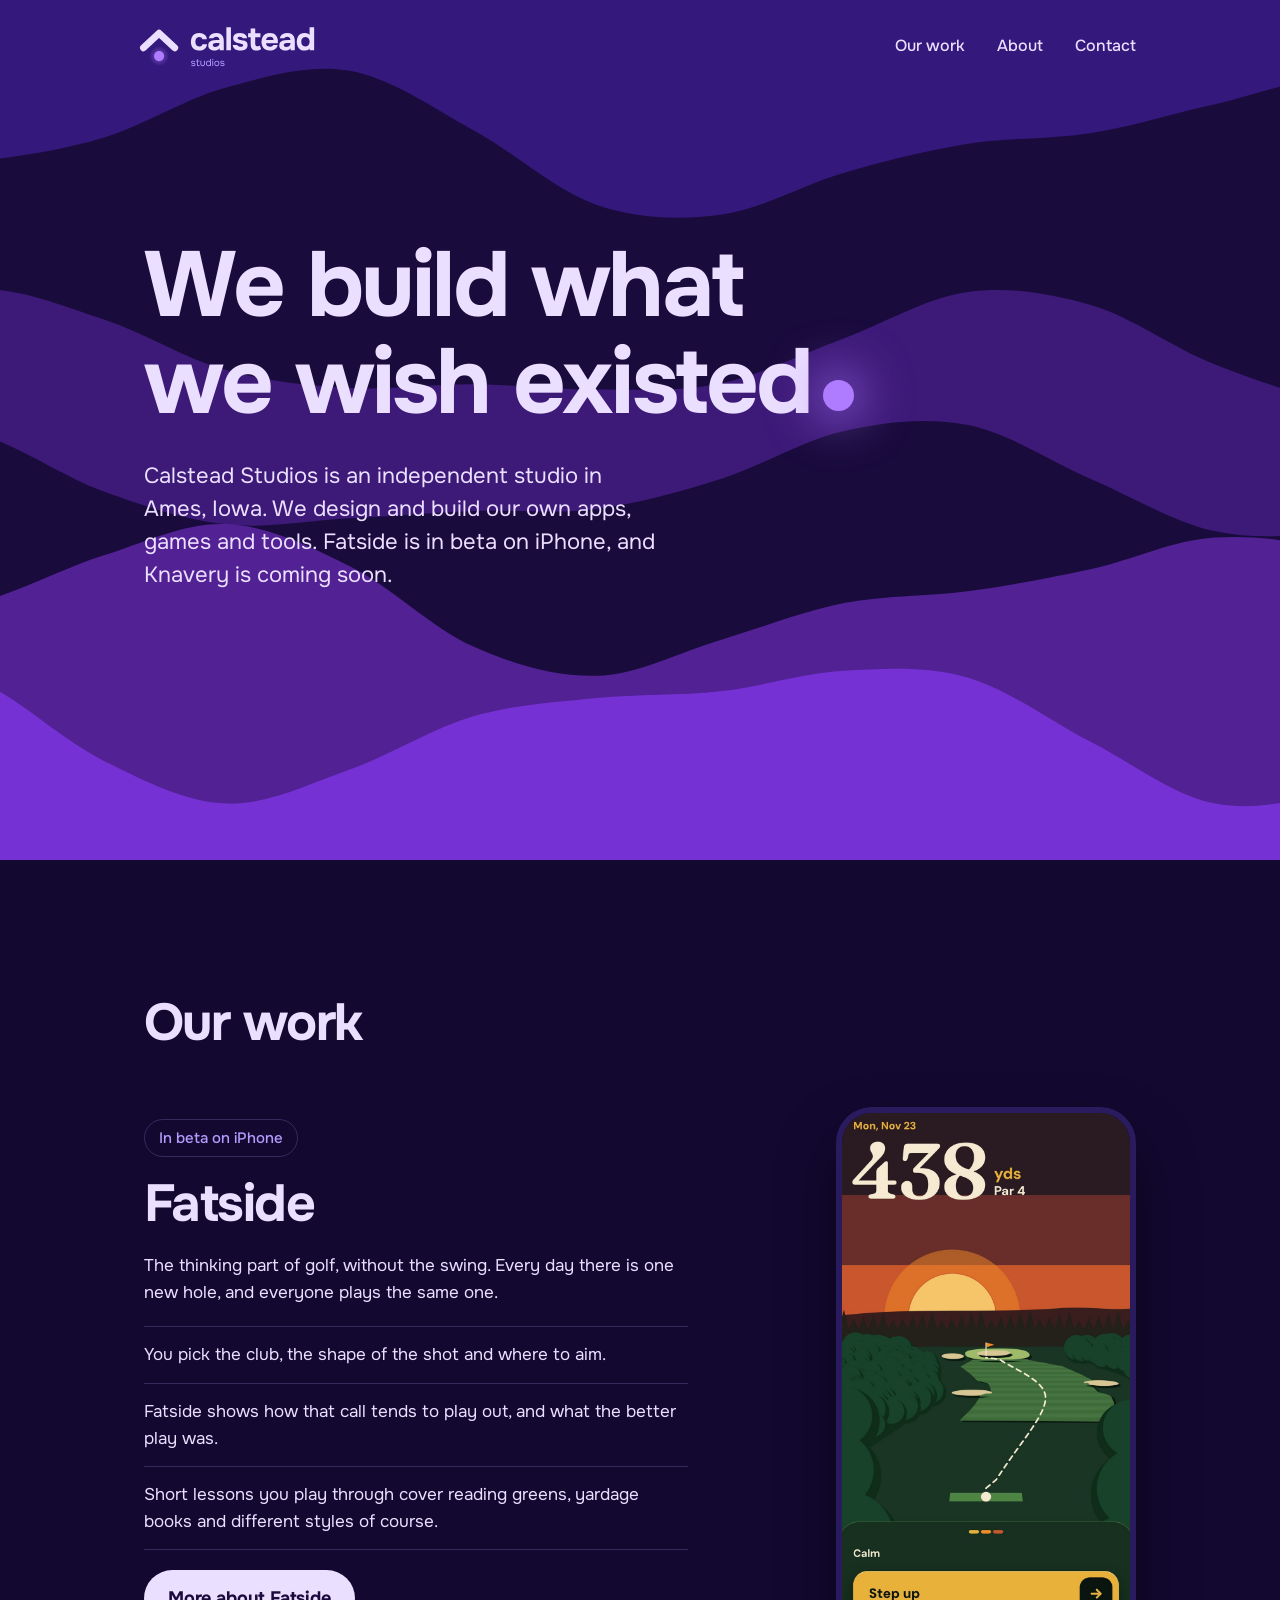
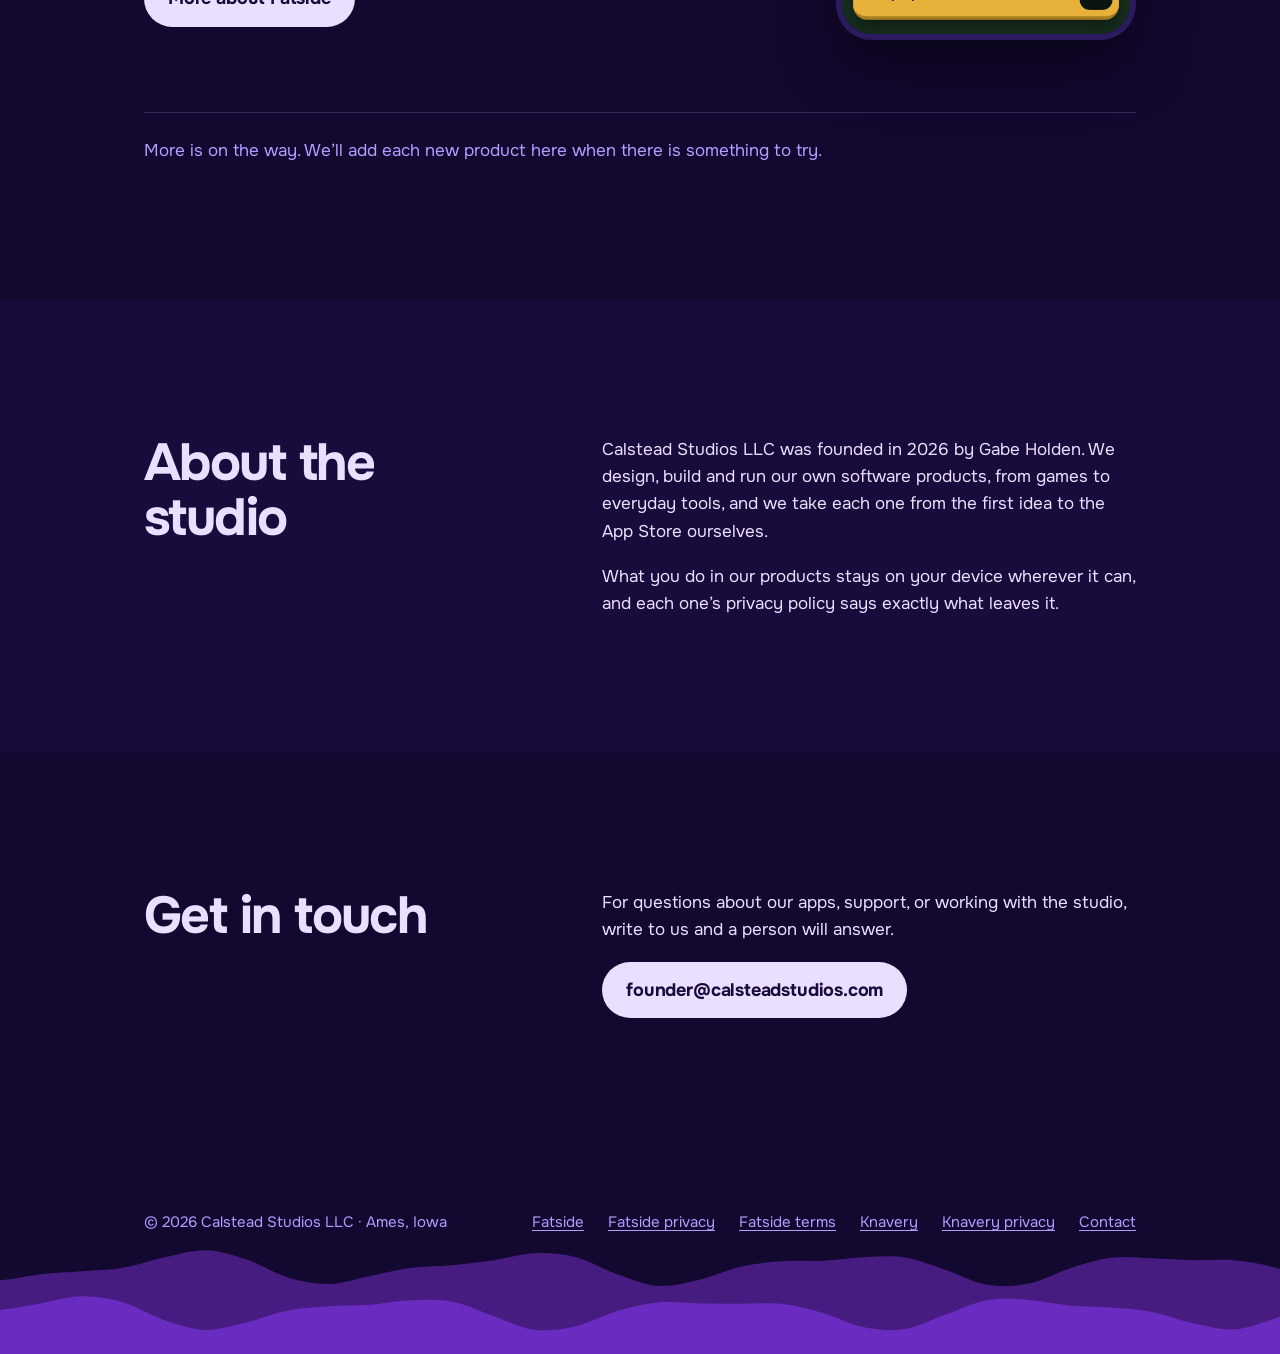
==== commit d0e2e288: "Knavery: its page, its privacy policy, and its links in every footer Draft for Gabe's review; not on" ====
--- a/index.html
+++ b/index.html
@@ -4,14 +4,14 @@
 <meta charset="utf-8">
 <meta name="viewport" content="width=device-width, initial-scale=1, viewport-fit=cover">
 <title>Calstead Studios</title>
-<meta name="description" content="Calstead Studios is an independent software studio in Ames, Iowa, building its own apps, games and tools. The first, Fatside, is a daily golf strategy game for iPhone, now in beta.">
+<meta name="description" content="Calstead Studios is an independent software studio in Ames, Iowa, building its own apps, games and tools: Fatside, a daily golf strategy game for iPhone, now in beta, and Knavery, a bundle of short daily games, coming soon.">
 <meta name="theme-color" content="#1A0B3D">
 <link rel="canonical" href="https://calsteadstudios.com/">
 <link rel="icon" href="/favicon.ico" sizes="any">
 <link rel="icon" type="image/png" sizes="32x32" href="/assets/favicon-32.png">
 <link rel="apple-touch-icon" href="/assets/apple-touch-icon-180.png">
 <meta property="og:title" content="Calstead Studios">
-<meta property="og:description" content="An independent software studio in Ames, Iowa. Our first product, Fatside, is in beta on iPhone.">
+<meta property="og:description" content="An independent software studio in Ames, Iowa. Fatside is in beta on iPhone, and Knavery is coming soon.">
 <meta property="og:type" content="website">
 <meta property="og:url" content="https://calsteadstudios.com/">
 <meta property="og:image" content="https://calsteadstudios.com/assets/card.png">
@@ -35,7 +35,7 @@
     <img class="waves" src="/assets/waves.svg" alt="" aria-hidden="true">
     <div class="wrap">
       <h1>We build what we wish <span class="keep">existed<span class="light" aria-hidden="true"></span></span></h1>
-      <p>Calstead Studios is an independent studio in Ames, Iowa. We design and build our own apps, games and tools. The first, Fatside, is in beta on iPhone.</p>
+      <p>Calstead Studios is an independent studio in Ames, Iowa. We design and build our own apps, games and tools. Fatside is in beta on iPhone, and Knavery is coming soon.</p>
     </div>
   </div>
 
@@ -78,7 +78,7 @@
     <div class="wrap two">
       <h2>Get in touch</h2>
       <div class="body">
-        <p>For questions about Fatside, support, or working with the studio, write to us and a person will answer.</p>
+        <p>For questions about our apps, support, or working with the studio, write to us and a person will answer.</p>
         <p><a class="button" href="mailto:founder@calsteadstudios.com">founder@calsteadstudios.com</a></p>
       </div>
     </div>
@@ -92,6 +92,8 @@
       <a href="/fatside/">Fatside</a>
       <a href="/fatside/privacy/">Fatside privacy</a>
       <a href="/fatside/terms/">Fatside terms</a>
+      <a href="/knavery/">Knavery</a>
+      <a href="/knavery/privacy/">Knavery privacy</a>
       <a href="mailto:founder@calsteadstudios.com">Contact</a>
     </nav>
   </div>
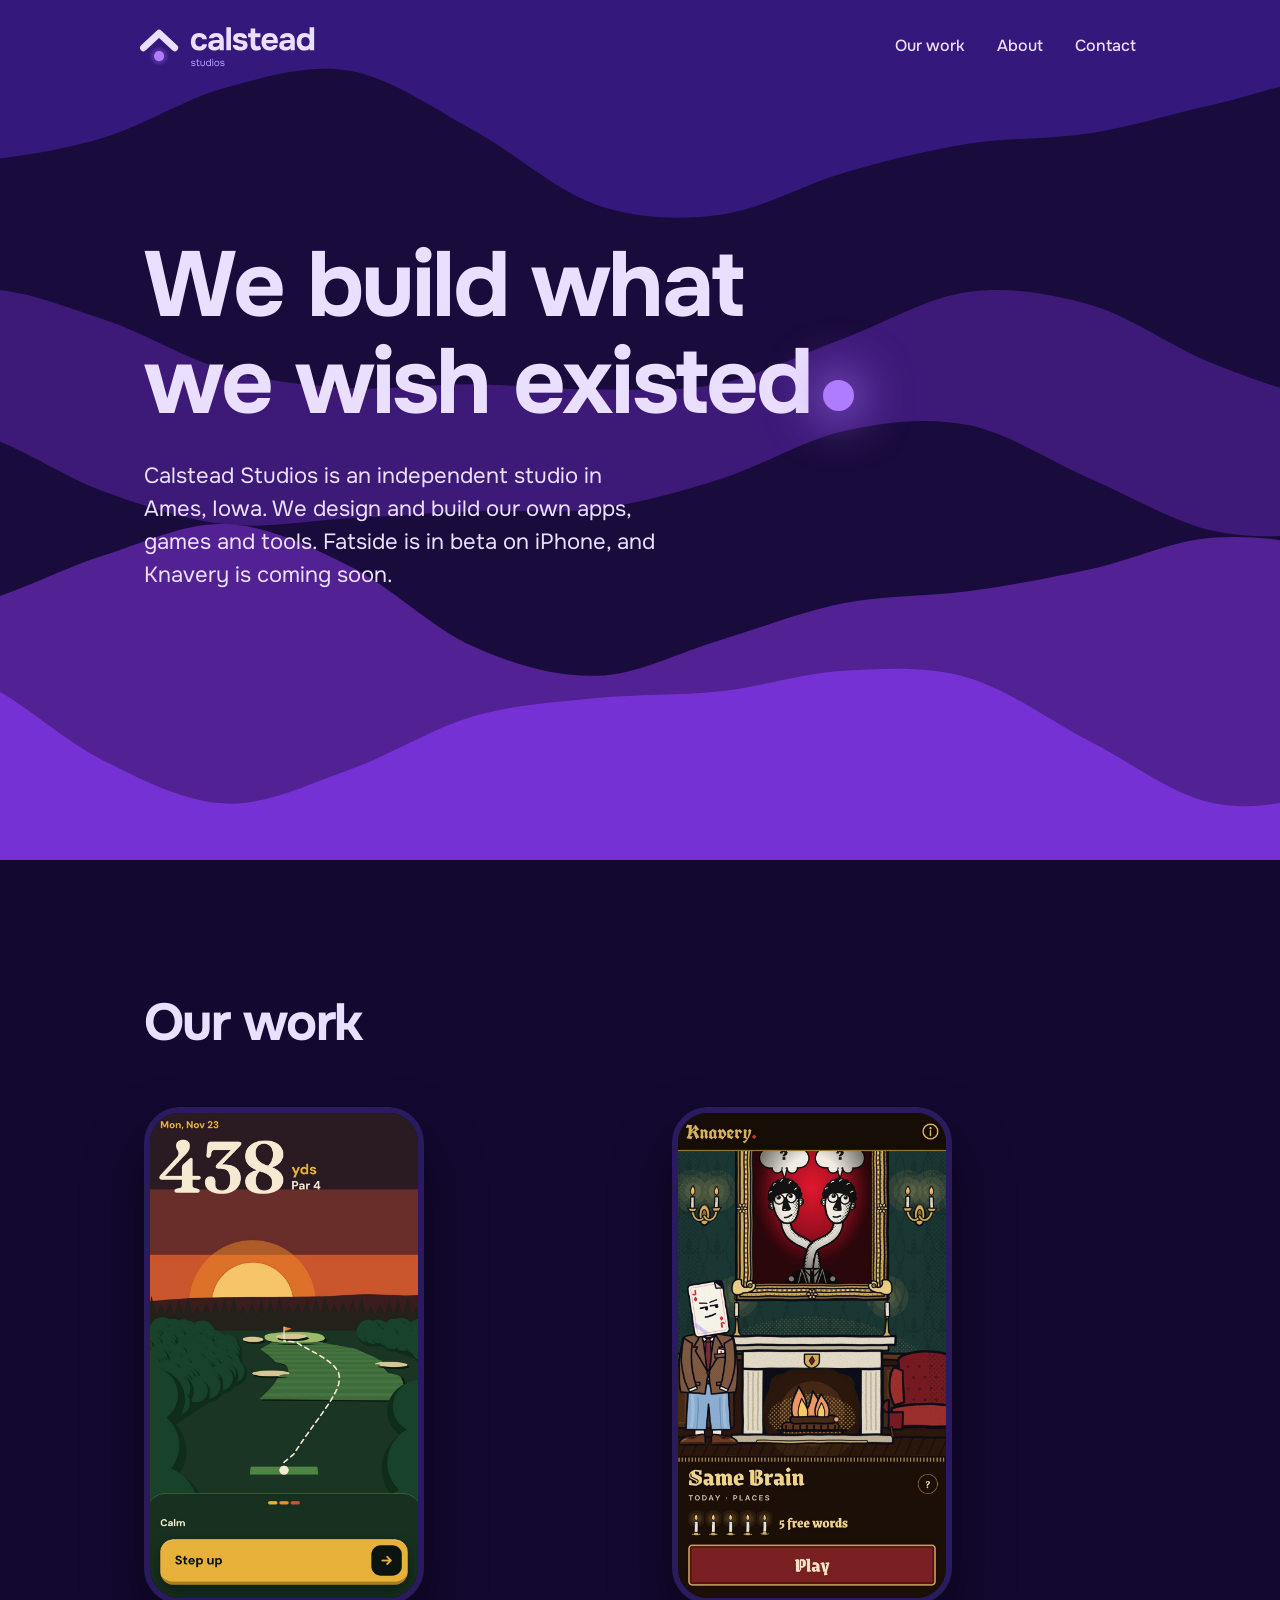
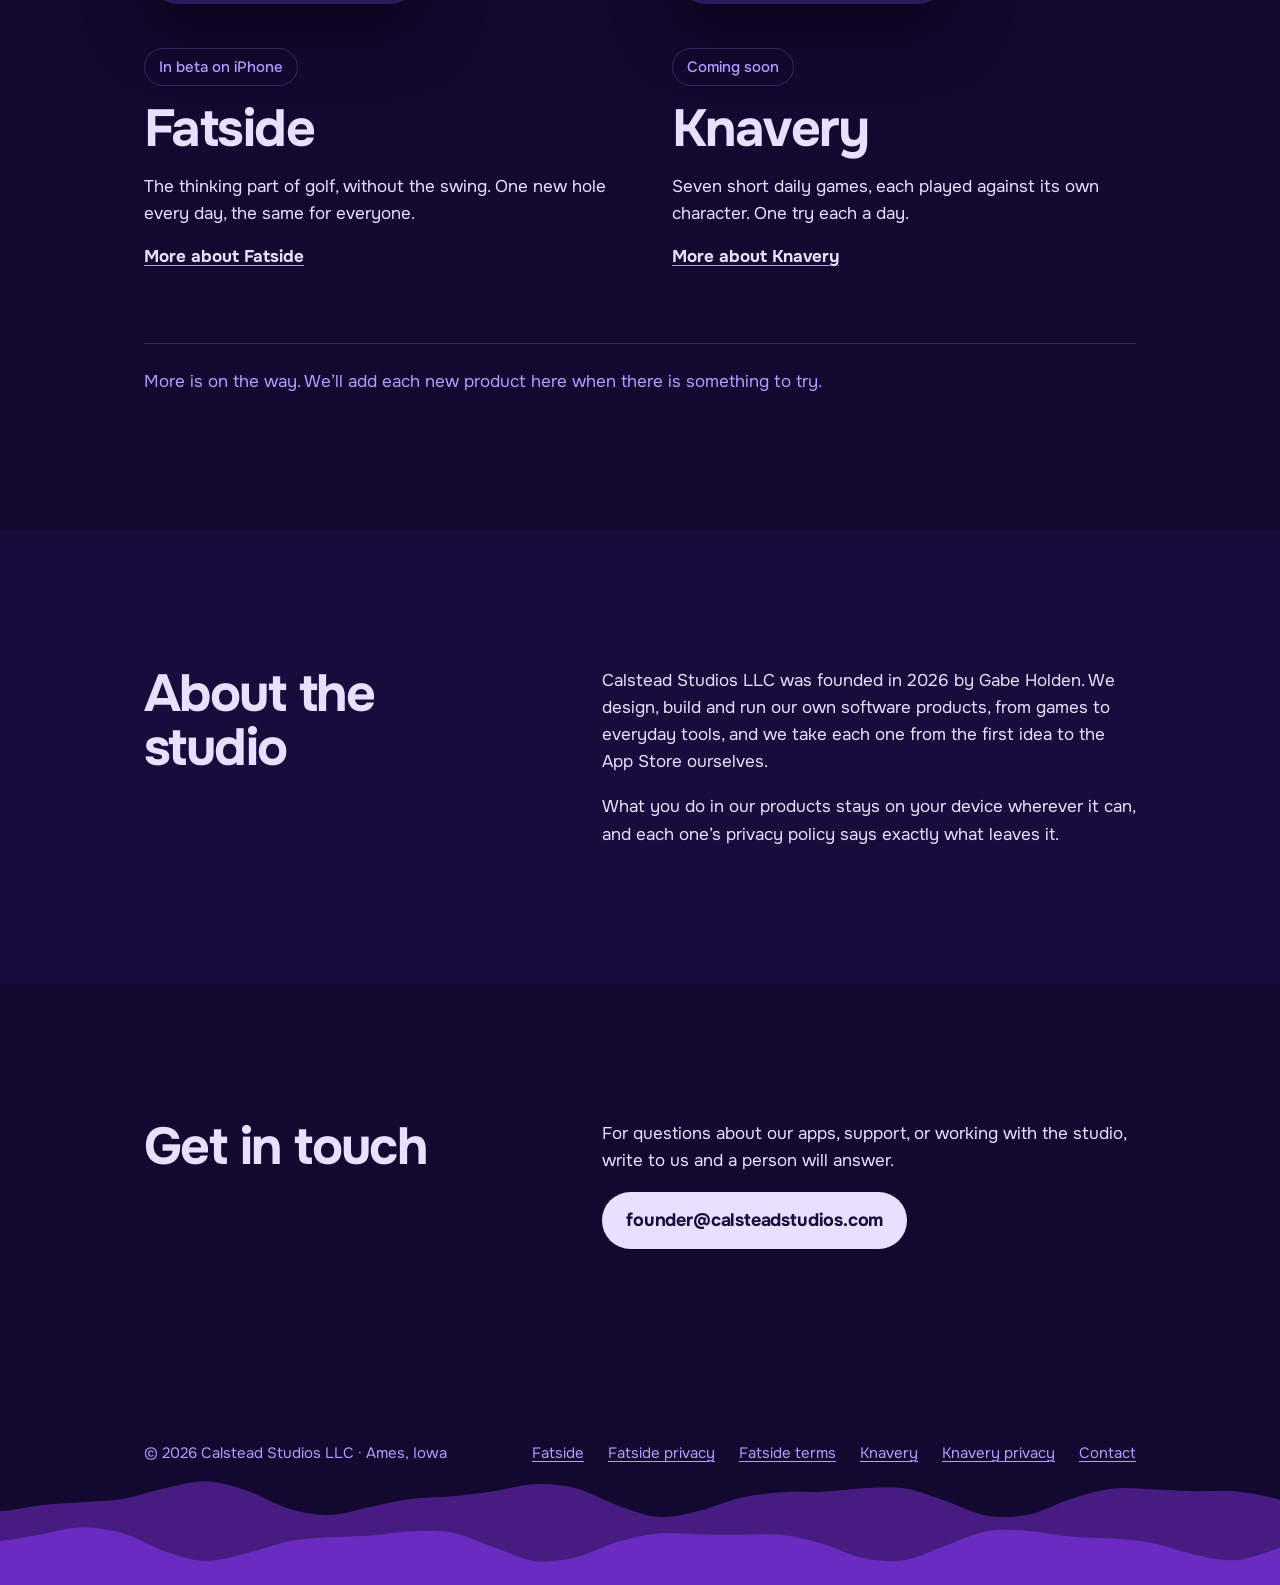
==== commit 8e5143df: "Our work: a card for each product, side by side (Gabe's pick, C) Co-Authored-By: Claude Opus 5.5 <no" ====
--- a/index.html
+++ b/index.html
@@ -43,21 +43,21 @@
     <div class="wrap">
       <h2 class="over">Our work</h2>
     </div>
-    <div class="wrap app">
-      <div class="words">
+    <div class="wrap cards">
+      <a class="card" href="/fatside/">
+        <img class="phone" src="/assets/fatside-today.jpg" width="928" height="1650" loading="lazy" alt="Fatside’s daily hole: a par 4 drawn in cut paper at sunset, with the yardage at the top and a Step up button">
         <span class="status">In beta on iPhone</span>
         <h3 class="name">Fatside</h3>
-        <p>The thinking part of golf, without the swing. Every day there is one new hole, and everyone plays the same one.</p>
-        <ul class="facts">
-          <li>You pick the club, the shape of the shot and where to aim.</li>
-          <li>Fatside shows how that call tends to play out, and what the better play was.</li>
-          <li>Short lessons you play through cover reading greens, yardage books and different styles of course.</li>
-        </ul>
-        <p class="cta"><a class="button" href="/fatside/">More about Fatside</a></p>
-      </div>
-      <div class="shot">
-        <a href="/fatside/"><img class="phone" src="/assets/fatside-today.jpg" width="928" height="1650" alt="Fatside’s daily hole: a par 4 drawn in cut paper at sunset, with the yardage at the top and a Step up button"></a>
-      </div>
+        <p>The thinking part of golf, without the swing. One new hole every day, the same for everyone.</p>
+        <span class="more">More about Fatside</span>
+      </a>
+      <a class="card" href="/knavery/">
+        <img class="phone" src="/assets/knavery-home.jpg" width="928" height="1650" loading="lazy" alt="Knavery’s home: today’s Same Brain portrait over the fireplace, with the Jack of Diamonds beside it">
+        <span class="status">Coming soon</span>
+        <h3 class="name">Knavery</h3>
+        <p>Seven short daily games, each played against its own character. One try each a day.</p>
+        <span class="more">More about Knavery</span>
+      </a>
     </div>
     <div class="wrap">
       <p class="soft next">More is on the way. We’ll add each new product here when there is something to try.</p>
--- a/assets/site.css
+++ b/assets/site.css
@@ -140,3 +140,20 @@
   html { scroll-behavior: auto; }
   .light { animation: none; }
 }
+
+/* Knavery: the gallery of game hosts, one square picture beside the list of games. */
+.gallery { width: 100%; height: auto; border-radius: 28px; border: 6px solid #2A1A5E; box-shadow: 0 30px 60px rgba(0, 0, 0, 0.45); }
+@media (max-width: 760px) { .shot .gallery { max-width: 420px; } }
+
+/* Our work with more than one product: a card for each, side by side (Gabe's pick, Nov 28). */
+.cards { display: grid; grid-template-columns: repeat(2, minmax(0, 1fr)); gap: clamp(28px, 5vw, 64px); }
+.card { display: block; text-decoration: none; color: inherit; border-radius: 28px; }
+.card .phone { max-width: 280px; margin-bottom: 28px; }
+.card > * + * { margin-top: 16px; }
+.card .more { display: inline-block; font-weight: 700; text-decoration: underline; text-decoration-color: var(--lilac); text-underline-offset: 0.2em; }
+.card:hover .more { text-decoration-color: var(--lavender); }
+.card:focus-visible { outline: 3px solid var(--glow); outline-offset: 6px; }
+@media (max-width: 760px) {
+  .cards { grid-template-columns: minmax(0, 1fr); gap: 72px; }
+  .card .phone { max-width: 260px; }
+}
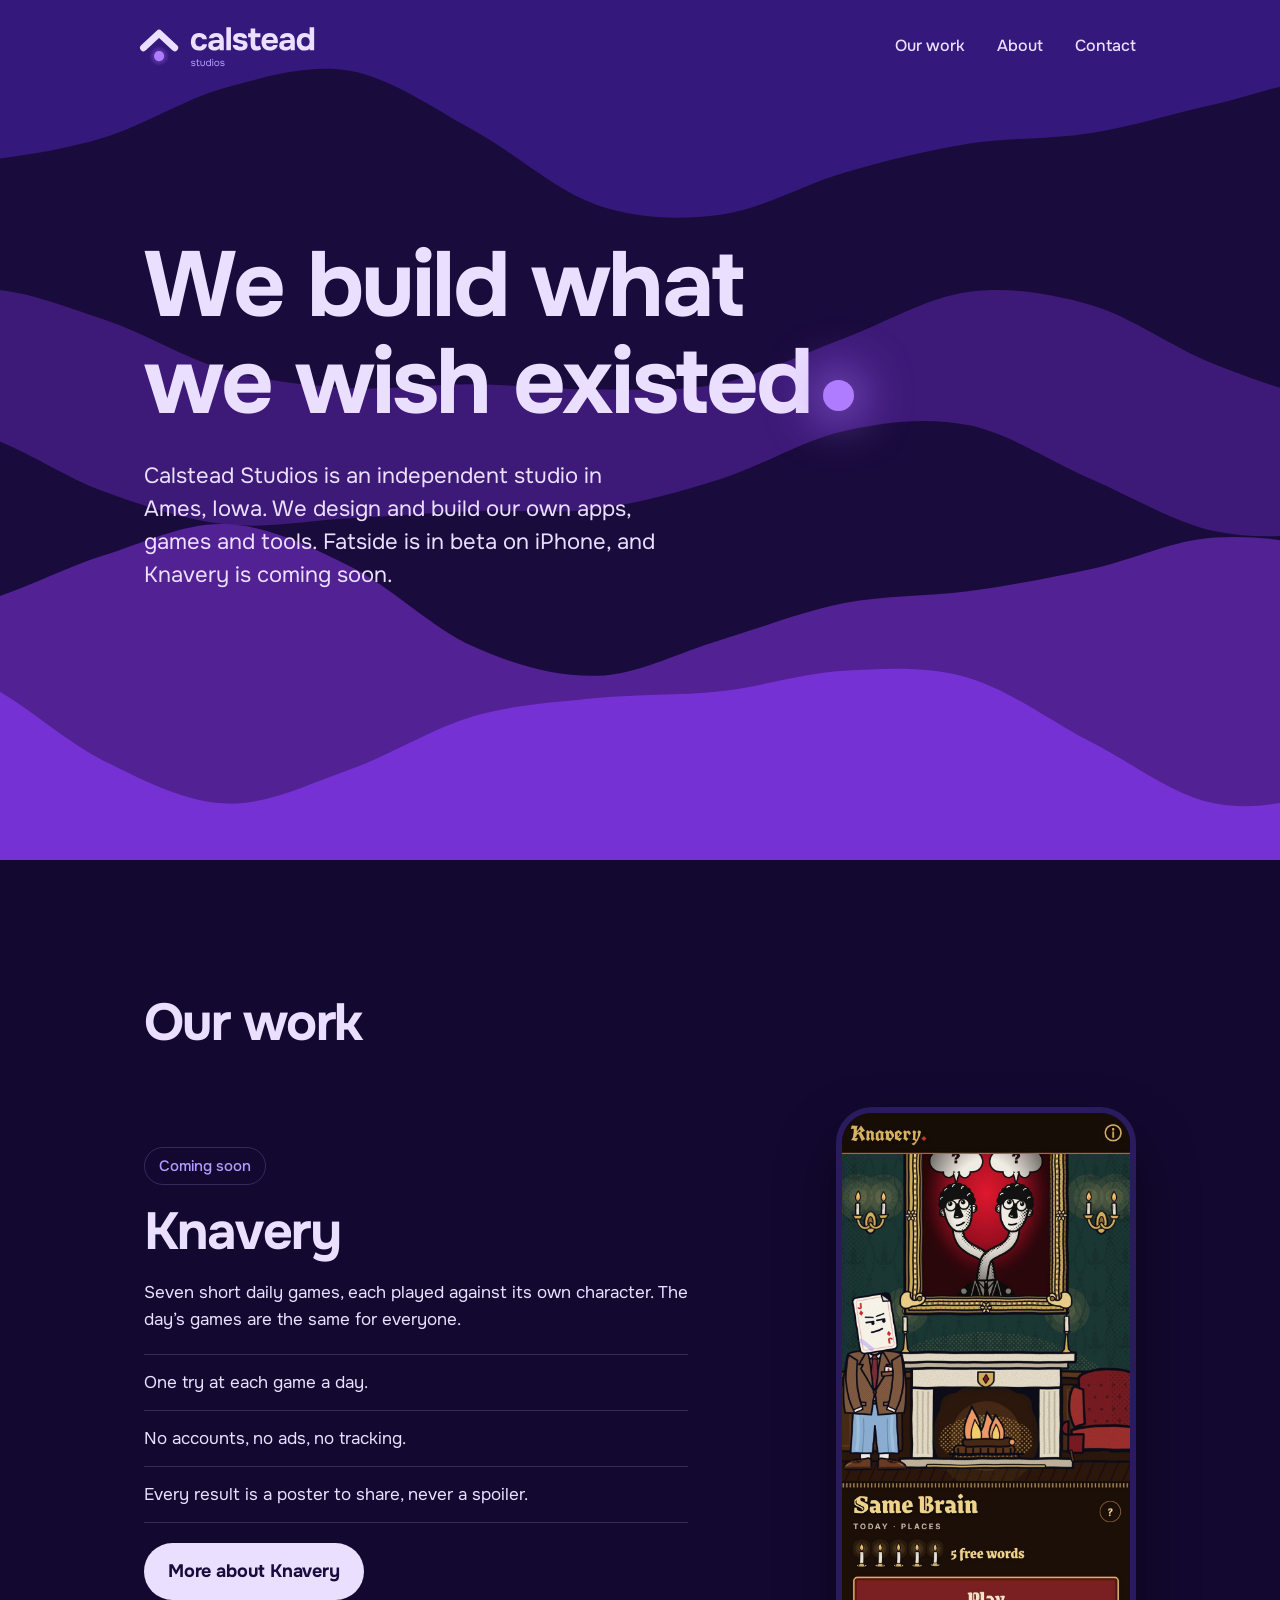
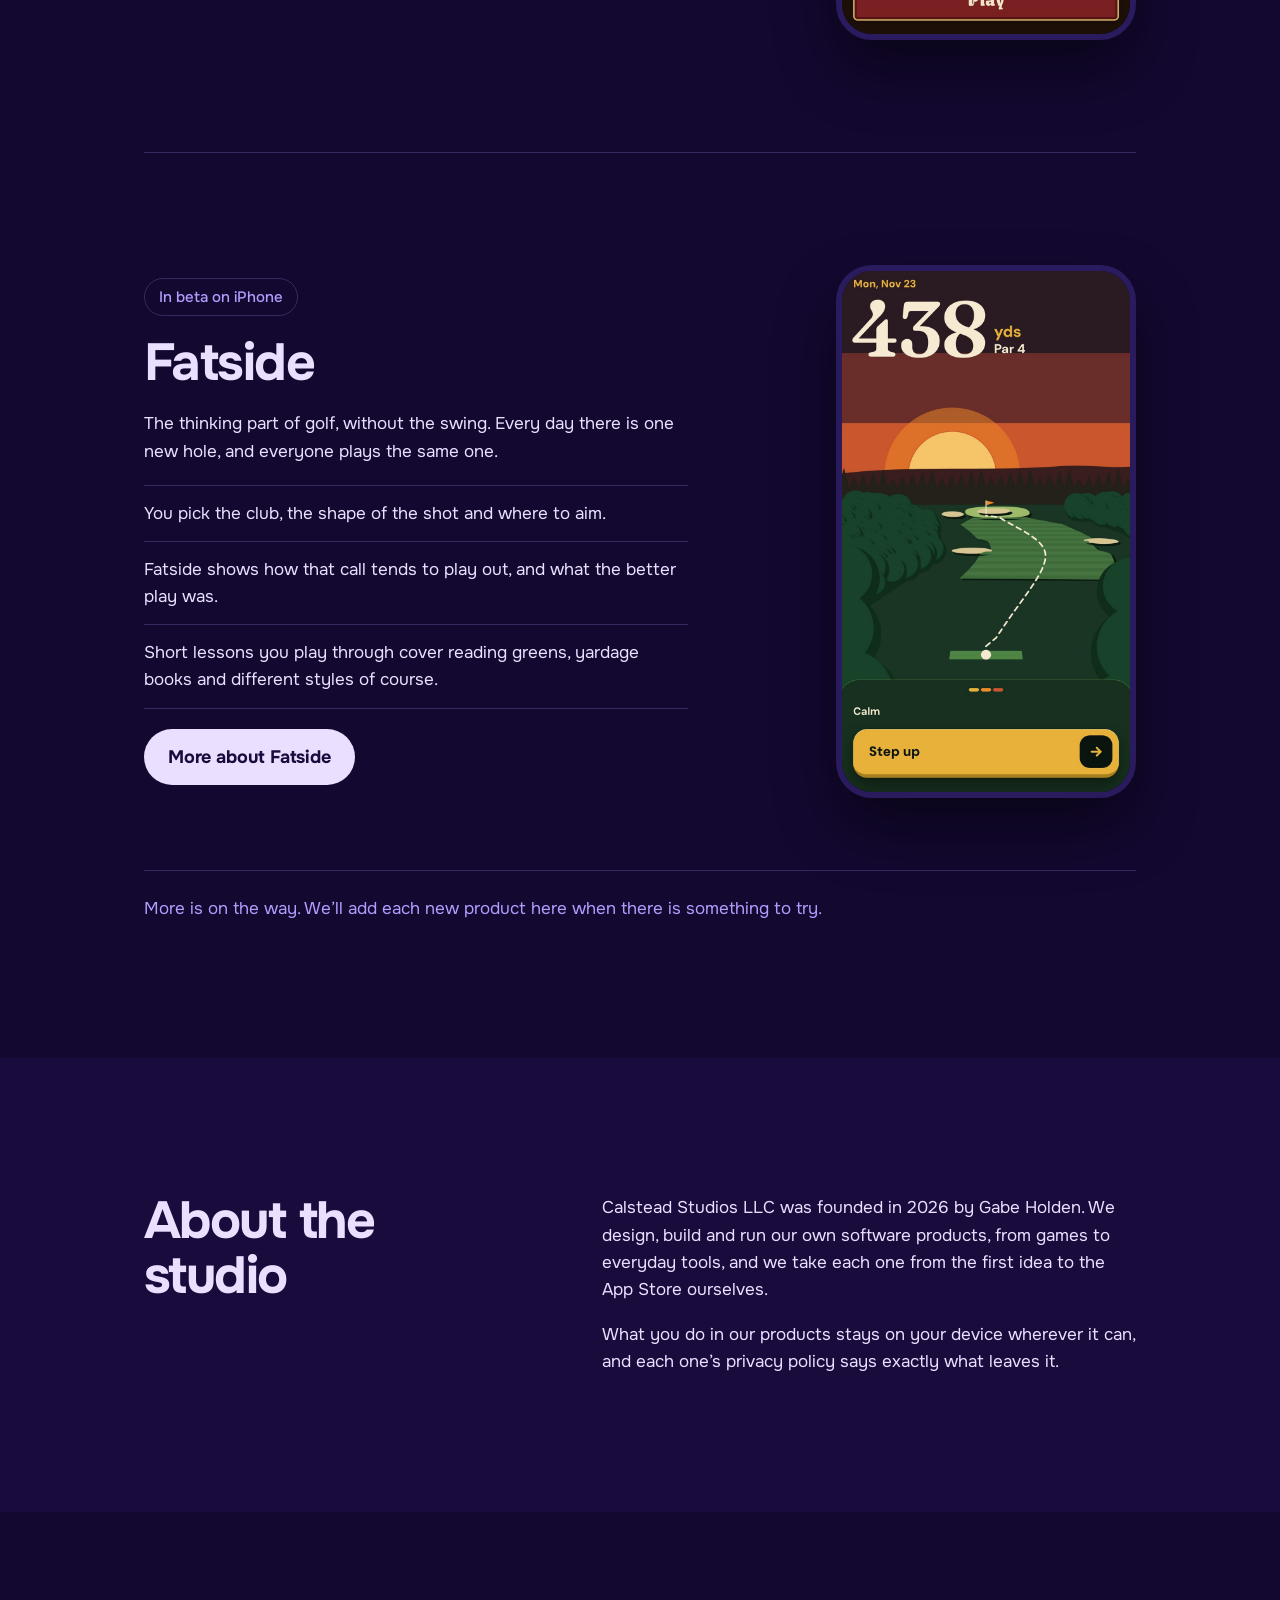
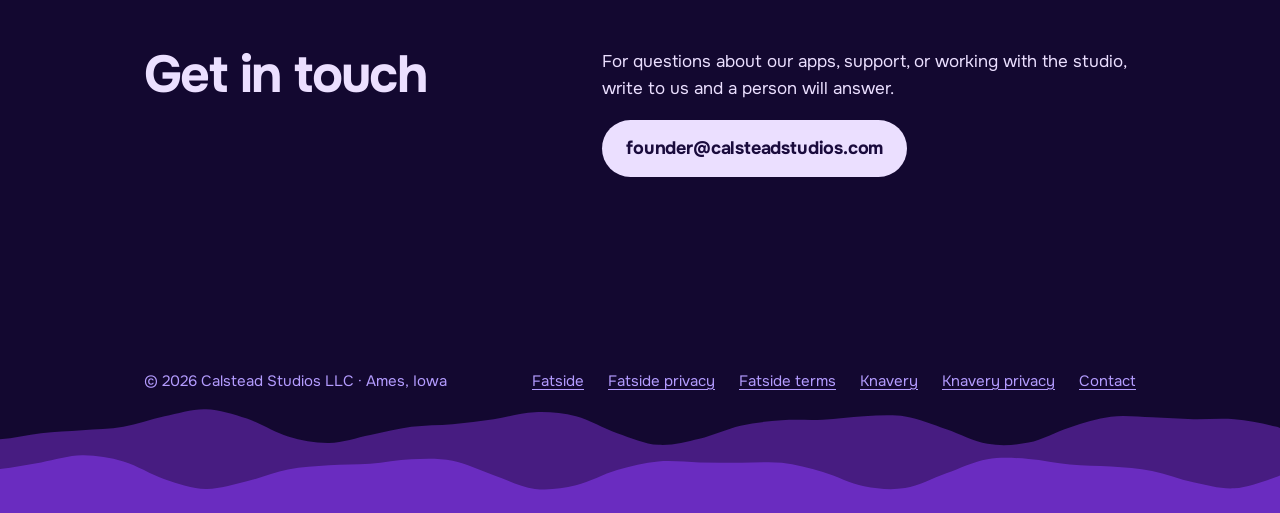
==== commit b17ba36c: "Our work: back to one block per product, Knavery first, then Fatside Gabe, Nov 28: "go back to the l" ====
--- a/index.html
+++ b/index.html
@@ -43,21 +43,38 @@
     <div class="wrap">
       <h2 class="over">Our work</h2>
     </div>
-    <div class="wrap cards">
-      <a class="card" href="/fatside/">
-        <img class="phone" src="/assets/fatside-today.jpg" width="928" height="1650" loading="lazy" alt="Fatside’s daily hole: a par 4 drawn in cut paper at sunset, with the yardage at the top and a Step up button">
+    <div class="wrap app">
+      <div class="words">
+        <span class="status">Coming soon</span>
+        <h3 class="name">Knavery</h3>
+        <p>Seven short daily games, each played against its own character. The day’s games are the same for everyone.</p>
+        <ul class="facts">
+          <li>One try at each game a day.</li>
+          <li>No accounts, no ads, no tracking.</li>
+          <li>Every result is a poster to share, never a spoiler.</li>
+        </ul>
+        <p class="cta"><a class="button" href="/knavery/">More about Knavery</a></p>
+      </div>
+      <div class="shot">
+        <a href="/knavery/"><img class="phone" src="/assets/knavery-home.jpg" width="928" height="1650" alt="Knavery’s home: a green damask hall with today’s Same Brain portrait hanging over the fireplace and the Jack of Diamonds beside it"></a>
+      </div>
+    </div>
+    <div class="wrap"><div class="split"></div></div>
+    <div class="wrap app">
+      <div class="words">
         <span class="status">In beta on iPhone</span>
         <h3 class="name">Fatside</h3>
-        <p>The thinking part of golf, without the swing. One new hole every day, the same for everyone.</p>
-        <span class="more">More about Fatside</span>
-      </a>
-      <a class="card" href="/knavery/">
-        <img class="phone" src="/assets/knavery-home.jpg" width="928" height="1650" loading="lazy" alt="Knavery’s home: today’s Same Brain portrait over the fireplace, with the Jack of Diamonds beside it">
-        <span class="status">Coming soon</span>
-        <h3 class="name">Knavery</h3>
-        <p>Seven short daily games, each played against its own character. One try each a day.</p>
-        <span class="more">More about Knavery</span>
-      </a>
+        <p>The thinking part of golf, without the swing. Every day there is one new hole, and everyone plays the same one.</p>
+        <ul class="facts">
+          <li>You pick the club, the shape of the shot and where to aim.</li>
+          <li>Fatside shows how that call tends to play out, and what the better play was.</li>
+          <li>Short lessons you play through cover reading greens, yardage books and different styles of course.</li>
+        </ul>
+        <p class="cta"><a class="button" href="/fatside/">More about Fatside</a></p>
+      </div>
+      <div class="shot">
+        <a href="/fatside/"><img class="phone" src="/assets/fatside-today.jpg" width="928" height="1650" loading="lazy" alt="Fatside’s daily hole: a par 4 drawn in cut paper at sunset, with the yardage at the top and a Step up button"></a>
+      </div>
     </div>
     <div class="wrap">
       <p class="soft next">More is on the way. We’ll add each new product here when there is something to try.</p>
--- a/assets/site.css
+++ b/assets/site.css
@@ -145,15 +145,5 @@
 .gallery { width: 100%; height: auto; border-radius: 28px; border: 6px solid #2A1A5E; box-shadow: 0 30px 60px rgba(0, 0, 0, 0.45); }
 @media (max-width: 760px) { .shot .gallery { max-width: 420px; } }
 
-/* Our work with more than one product: a card for each, side by side (Gabe's pick, Nov 28). */
-.cards { display: grid; grid-template-columns: repeat(2, minmax(0, 1fr)); gap: clamp(28px, 5vw, 64px); }
-.card { display: block; text-decoration: none; color: inherit; border-radius: 28px; }
-.card .phone { max-width: 280px; margin-bottom: 28px; }
-.card > * + * { margin-top: 16px; }
-.card .more { display: inline-block; font-weight: 700; text-decoration: underline; text-decoration-color: var(--lilac); text-underline-offset: 0.2em; }
-.card:hover .more { text-decoration-color: var(--lavender); }
-.card:focus-visible { outline: 3px solid var(--glow); outline-offset: 6px; }
-@media (max-width: 760px) {
-  .cards { grid-template-columns: minmax(0, 1fr); gap: 72px; }
-  .card .phone { max-width: 260px; }
-}
+/* Our work with more than one product: the same block for each, newest first, a hairline between (Gabe, Nov 28). */
+.split { border-top: 1px solid var(--line); margin: clamp(64px, 9vw, 112px) 0; }
